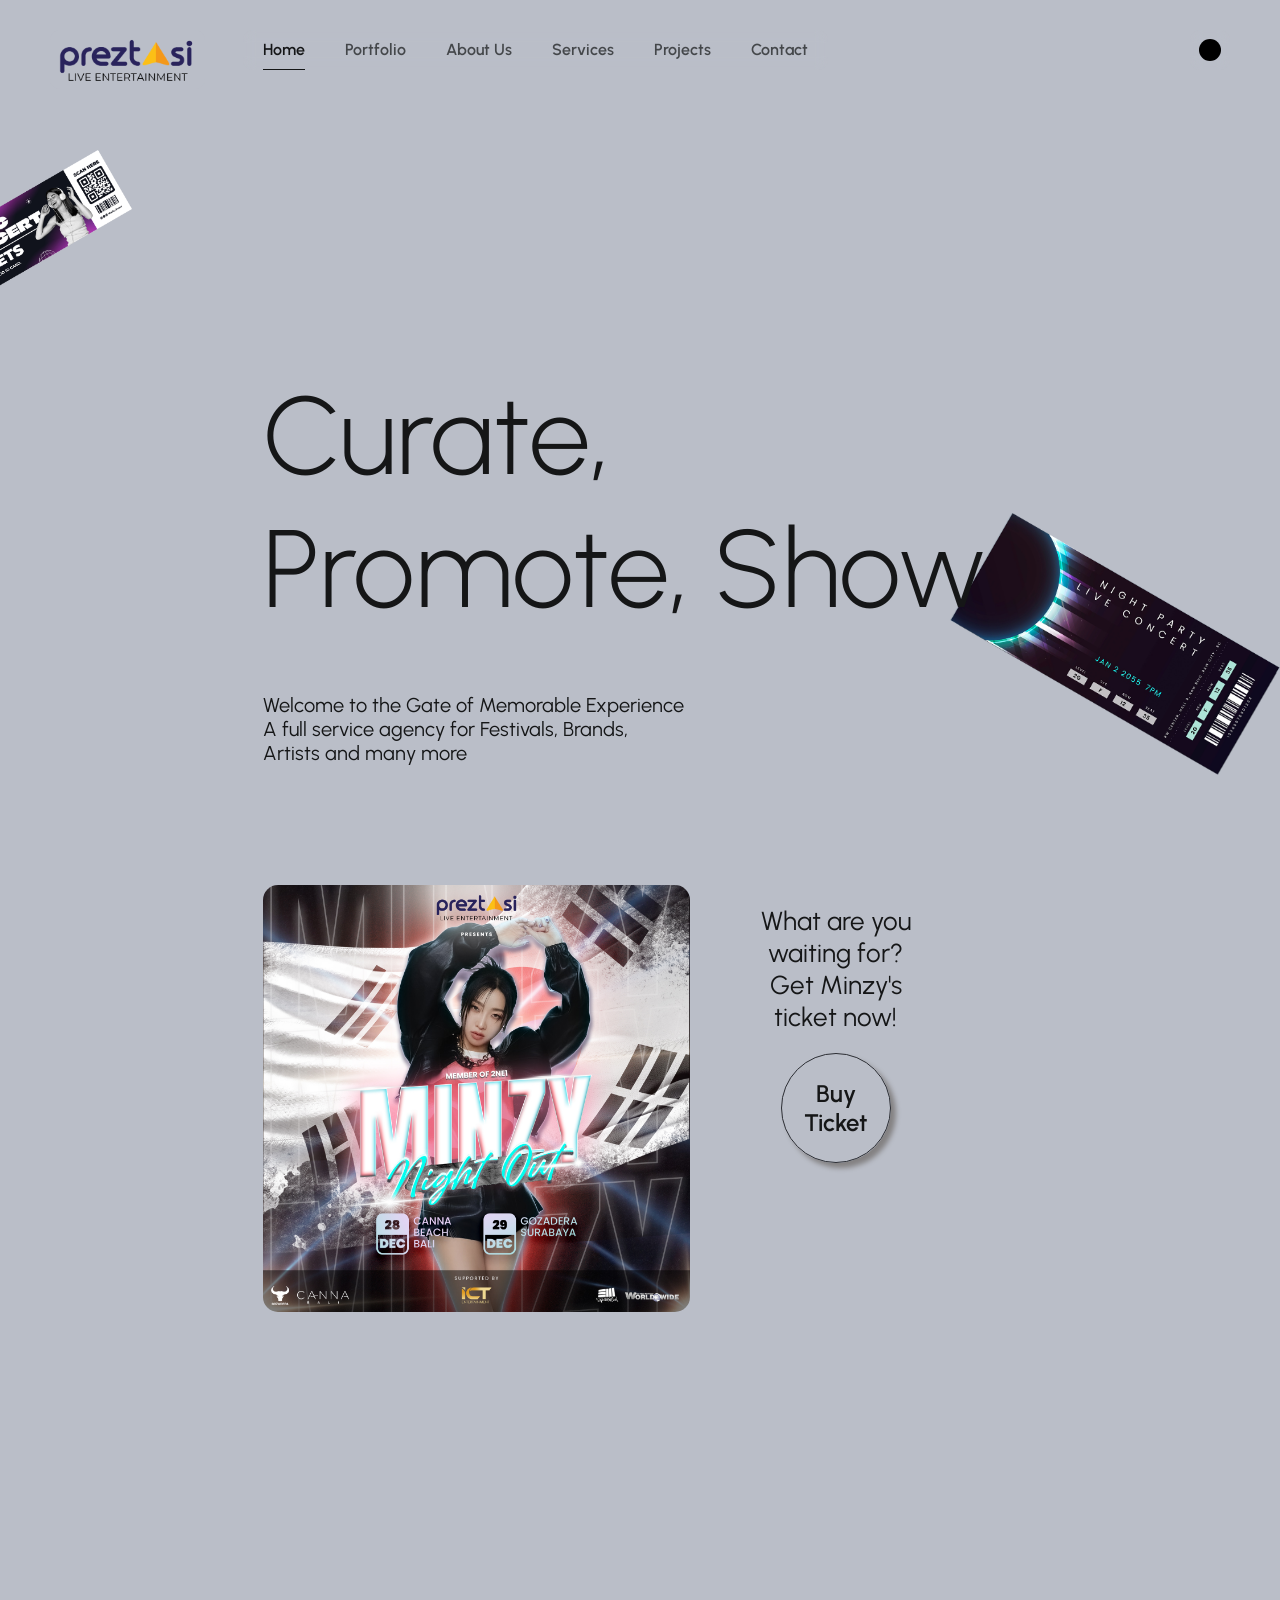
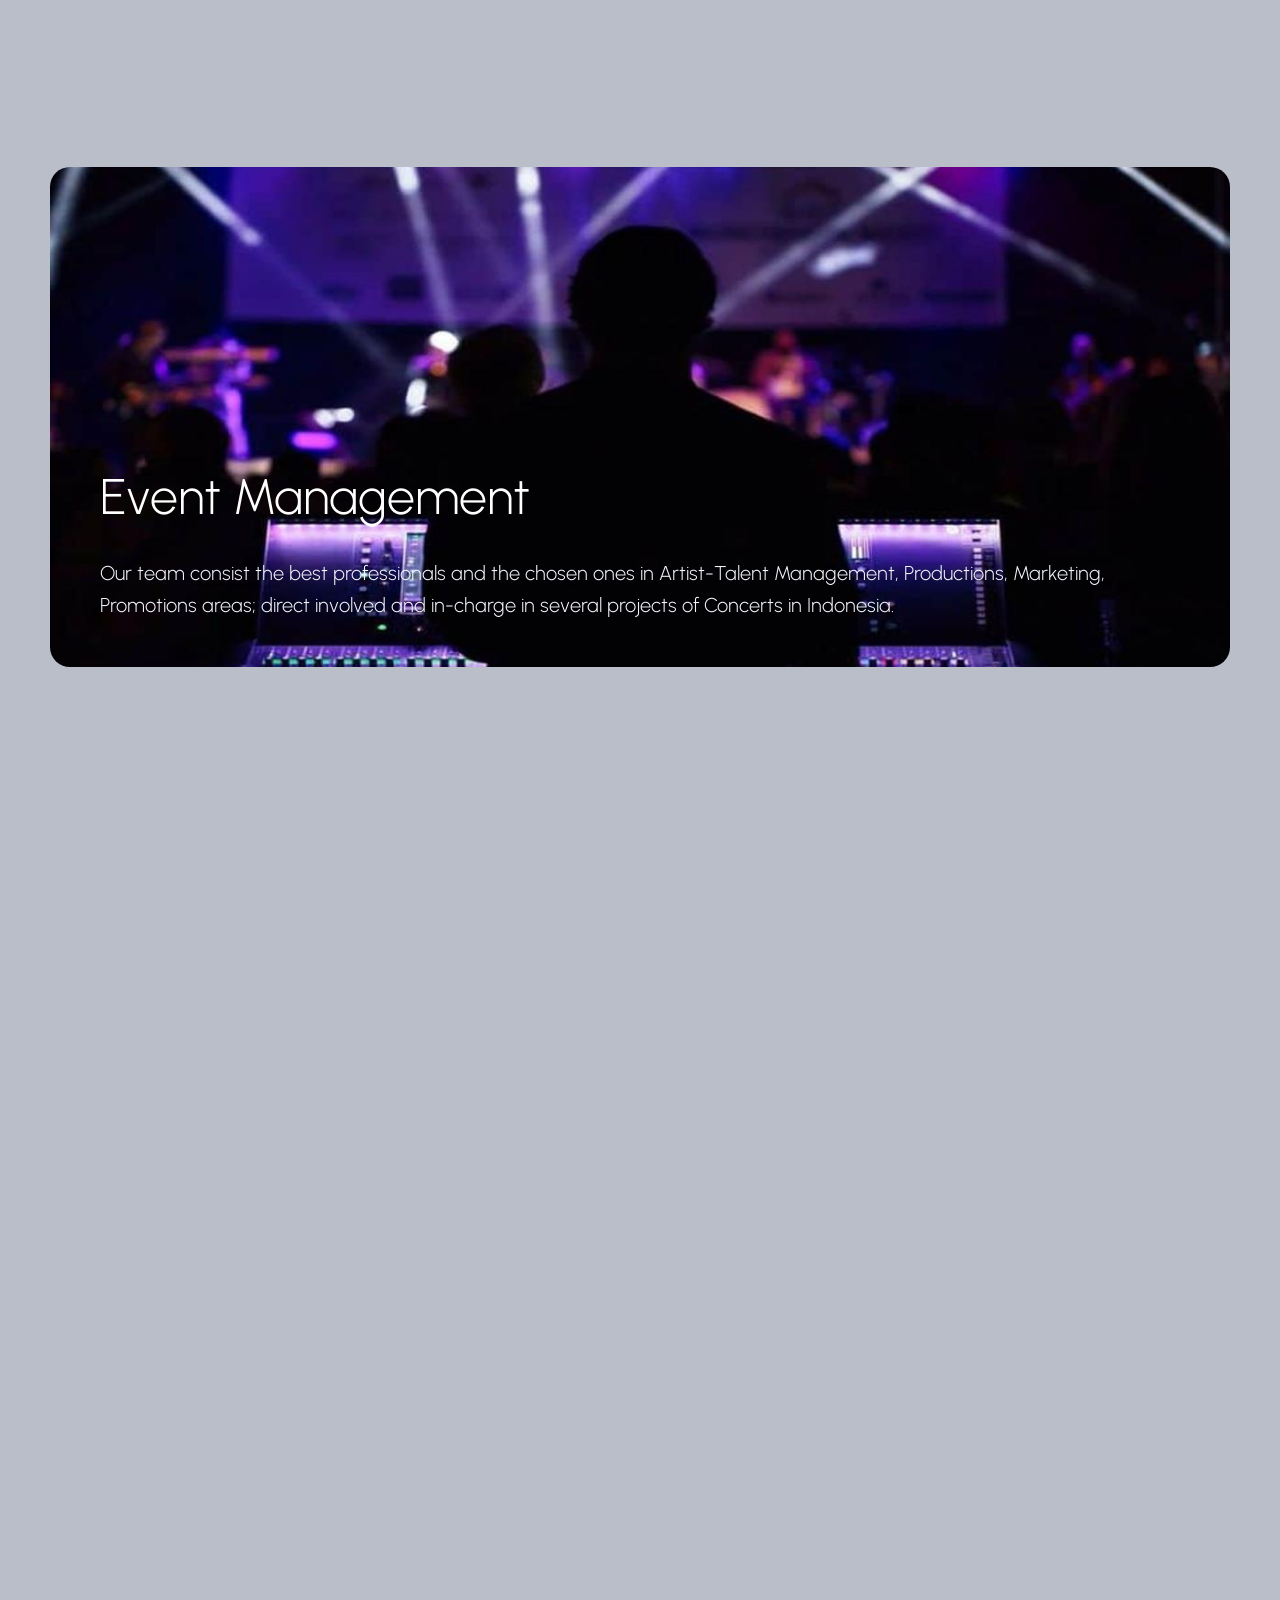
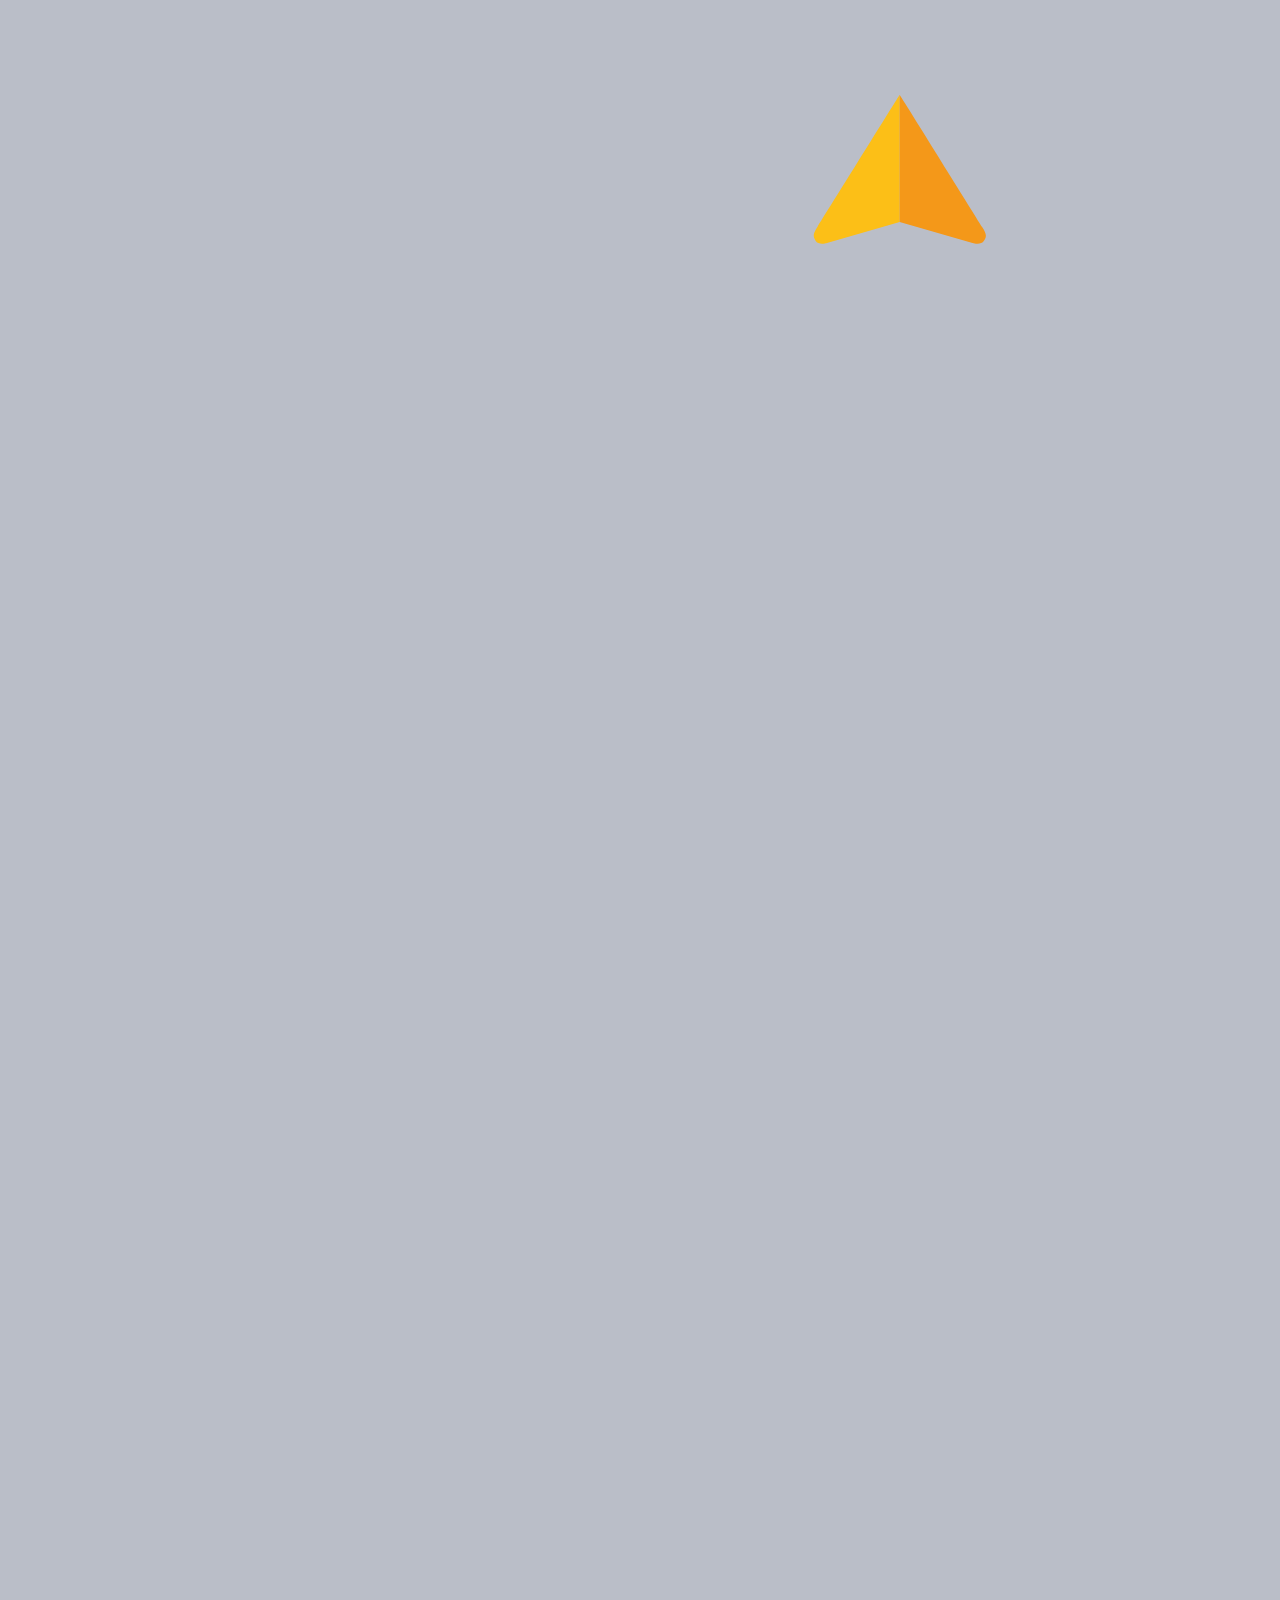
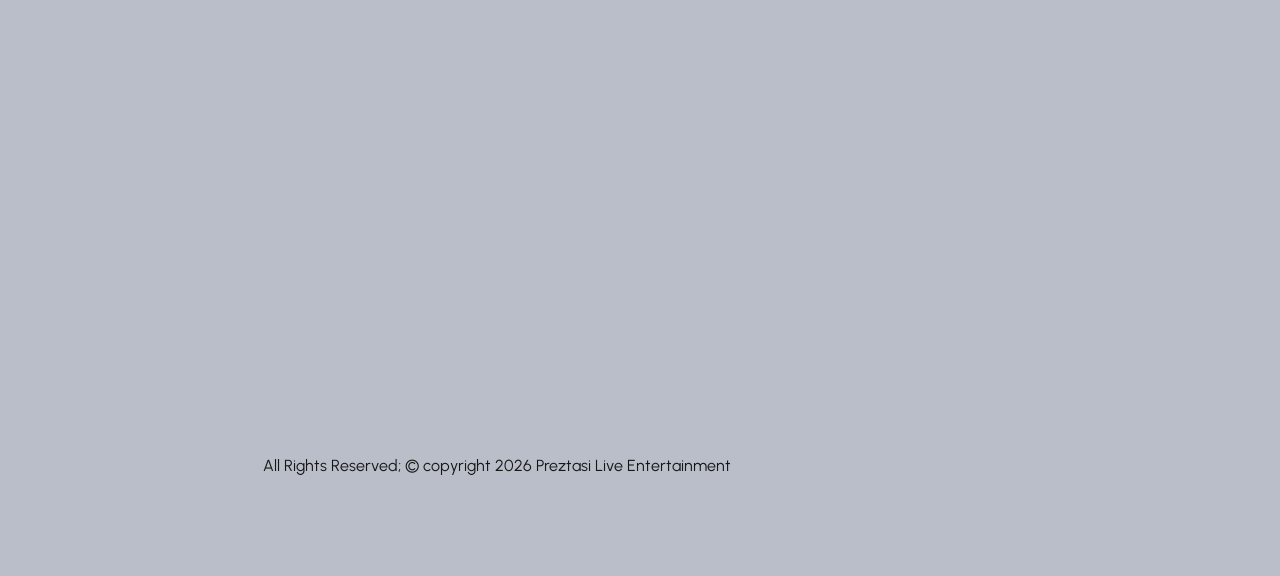
==== index.html @ 94340b1e "initial commit" ====
<!DOCTYPE html>
<html lang="en" dir="ltr">
  <meta http-equiv="content-type" content="text/html;charset=utf-8" />
  <head>
    <meta charset="UTF-8" />

    <!-- Page Title -->
    <title>Preztasi Live</title>

    <!-- Meta Tags -->
    <meta
      name="description"
      content="Preztasi - Entertainment Event Management company"
    />
    <meta
      name="keywords"
      content="entertainment, event management, event planning, gathering, music concerts"
    />
    <meta
      property="og:image"
      content="https://www.preztalive.com/img/og-image.jpg"
    />

    <!-- Viewport Meta-->
    <meta http-equiv="X-UA-Compatible" content="IE=edge" />
    <meta
      name="viewport"
      content="width=device-width, initial-scale=1, maximum-scale=1"
    />

    <!-- Template Favicon & Icons Start -->
    <link rel="icon" href="img/favicon/favicon.ico" sizes="any" />
    <link rel="apple-touch-icon" href="img/favicon/apple-touch-icon.png" />
    <link rel="manifest" href="img/favicon/manifest.webmanifest" />
    <!-- Template Favicon & Icons End -->

    <!-- Facebook Metadata Start -->
    <meta property="og:image:height" content="1200" />
    <meta property="og:image:width" content="1200" />
    <meta property="og:title" content="Preztasi Live" />
    <meta
      property="og:description"
      content="Preztasi - Entertainment Event Management company"
    />
    <meta property="og:url" content="https://preztasilive.com" />
    <meta property="og:image" content="img/og-image.jpg" />
    <!-- Facebook Metadata End -->

    <!-- Template Styles Start -->
    <link rel="stylesheet" type="text/css" href="css/loaders/loader.css" />
    <link rel="stylesheet" type="text/css" href="css/plugins.css" />
    <link rel="stylesheet" type="text/css" href="css/main.css" />
    <!-- Template Styles End -->

    <!-- Custom Browser Color Start -->
    <meta
      name="theme-color"
      media="(prefers-color-scheme: light)"
      content="#BABEC8"
    />
    <meta
      name="theme-color"
      media="(prefers-color-scheme: dark)"
      content="#141414"
    />
    <meta name="msapplication-navbutton-color" content="#141414" />
    <meta name="apple-mobile-web-app-capable" content="yes" />
    <meta
      name="apple-mobile-web-app-status-bar-style"
      content="black-translucent"
    />
    <!-- Custom Browser Color End -->

    <!-- Additional Style -->
    <style>
      sup {
        font-size: smaller;
        vertical-align: super;
      }
      .logo-live img {
        width: 155px;
        background-color: rgba(186, 190, 200, 1);
      }
      .button-3d {
        margin: auto;
        position: relative;
        box-shadow: 5px 5px 5px #848283;
        transition: all 0.3s ease;
      }
      .button-3d:hover {
        box-shadow: 0px 2px 20px #6f6e6e;
        top: 3px;
      }
      .button-3d:active {
        box-shadow: none;
        top: 5px;
      }
      .cards-image-01 {
        width: 200px;
        padding: 20px;
      }
    </style>
    <!-- Additional Style End-->
  </head>

  <body>
    <!-- Loader Start -->
    <div id="loader" class="loader">
      <div class="loader__wrapper">
        <div class="loader__content">
          <div class="loader__count">
            <span class="count__text">0</span>
            <span class="count__percent">%</span>
          </div>
        </div>
      </div>
    </div>
    <!-- Loader End -->

    <!-- Header Start -->
    <header
      id="header"
      class="header d-flex justify-content-center loading__fade"
    >
      <!-- Navigation Menu Start -->
      <div class="header__navigation d-flex justify-content-start">
        <nav id="menu" class="menu">
          <ul class="menu__list d-flex justify-content-start">
            <li class="menu__item">
              <a class="menu__link btn" href="#home">
                <span class="menu__caption">Home</span>
                <i class="ph ph-house-simple"></i>
              </a>
            </li>
            <li class="menu__item">
              <a class="menu__link btn" href="#portfolio">
                <span class="menu__caption">Portfolio</span>
                <i class="ph ph-squares-four"></i>
              </a>
            </li>
            <li class="menu__item">
              <a class="menu__link btn" href="#about">
                <span class="menu__caption">About Us</span>
                <i class="ph ph-users"></i>
              </a>
            </li>
            <li class="menu__item">
              <a class="menu__link btn" href="#services">
                <span class="menu__caption">Services</span>
                <i class="ph ph-sticker"></i>
              </a>
            </li>
            <li class="menu__item">
              <a class="menu__link btn" href="#projects">
                <span class="menu__caption">Projects</span>
                <i class="ph ph-article"></i>
              </a>
            </li>
            <li class="menu__item">
              <a class="menu__link btn" href="#contact">
                <span class="menu__caption">Contact</span>
                <i class="ph ph-envelope"></i>
              </a>
            </li>
          </ul>
        </nav>
      </div>
      <!-- Navigation Menu End -->
    </header>
    <!-- Header End -->

    <!-- Fixed Logo Start -->
    <div class="logo loading__fade logo-live">
      <a href="#home" class="logo__link">
        <!-- logo icon -->
        <img src="img/logo-live.png" alt="logo" />
        <!-- logo text -->
        <!-- <span class="logo-text">Preztasi</span> -->
      </a>
    </div>
    <!-- Fixed Logo End -->

    <!-- Fixed Color Switch Start -->
    <div class="color loading__fade">
      <button
        id="color-switcher"
        class="color-switcher"
        type="button"
        role="switch"
        aria-label="light/dark mode"
        aria-checked="true"
      ></button>
    </div>
    <!-- Fixed Color Switch End -->

    <!-- Page Content Start -->
    <main id="page-content" class="page-content">
      <!-- Main Section Start -->
      <section id="home" class="main home">
        <!-- Main Section Intro Start -->
        <div class="main__intro intro-95-desktop">
          <!-- Intro Background Start -->
          <div class="intro__background intro-bg-02">
            <div class="intro-bg-02__01" data-speed="0.6">
              <img
                src="img/backgrounds/1200x1200_bg03.webp"
                alt="Decorative Image"
              />
            </div>
            <div class="intro-bg-02__02" data-speed="0.8">
              <img
                src="img/backgrounds/1200x1553_bg04.webp"
                alt="Decorative Image"
              />
            </div>
          </div>
          <!-- Intro Background End -->

          <div class="container-fluid p-0 fullheight-desktop">
            <div class="row g-0 fullheight-desktop align-items-xl-stretch">
              <!-- Intro Data Line #1 (if needed) Start -->
              <div class="col-12 col-xl-2"></div>
              <!-- Intro Data Line #1 (if needed) End -->

              <!-- Intro Content Start -->
              <div class="col-12 col-xl-8 fullheight-desktop">
                <!-- Headline Start -->
                <div
                  id="headline"
                  class="headline headline-95-desktop d-flex align-items-start flex-column loading-wrap"
                >
                  <h1 class="headline__title loading__item">
                    Curate, Promote, Show
                  </h1>
                  <p
                    class="headline__subtitle space-top animated-type loading__item"
                  >
                    Welcome to the Gate of Memorable Experience <br />
                    A full service agency for Festivals, Brands, <br />
                    Artists and many more
                  </p>
                </div>
                <!-- Headline End -->
              </div>
              <!-- Intro Content End -->

              <!-- Intro Data Line #2 (if needed) Start -->
              <div class="col-12 col-xl-2"></div>
              <!-- Intro Data Line #2 (if needed) End -->
            </div>
          </div>
        </div>
        <!-- Main Section Intro End -->

        <!-- Main Section Media Start -->
        <div class="main__media media-stack-bottom">
          <div class="container-fluid p-0">
            <div class="row g-0">
              <!-- Media Data Line #1 (if needed) Start -->
              <div class="col-12 col-xl-2"></div>
              <!-- Media Data Line #1 (if needed) End -->

              <!-- Media Content Start -->
              <div class="col-12 col-xl-8">
                <!-- Content Block - About Me Data Start -->
                <div class="content__block grid-block pre-grid-items">
                  <div class="container-fluid p-0">
                    <div class="row g-0">
                      <div
                        class="col-12 col-md-8 col-lg-7 col-xxl-8 grid-item about-descr pre-title"
                      >
                        <img
                          src="img/backgrounds/1080x1080-banner.webp"
                          style="border-radius: 15px"
                        />
                      </div>

                      <div
                        class="col-12 col-md-4 col-xxl-4 grid-item about-info pre-title text-center"
                      >
                        <h4 style="padding: 20px">
                          What are you waiting for? <br />Get Minzy's ticket
                          now!
                        </h4>
                        <a
                          class="btn btn-circle-text hover-circle button-3d"
                          href="https://minzynightout.com"
                          target="_blank"
                        >
                          <!-- <em></em> -->
                          <span class="btn-caption" style="font-size: x-large"
                            >Buy Ticket</span
                          >
                        </a>
                      </div>
                    </div>
                  </div>
                </div>
                <!-- Content Block - About Me Data End -->

                <!-- Content Block - Blockquote Start -->
                <div class="content__block pre-stack">
                  <div class="container-fluid p-0">
                    <div class="row g-0">
                      <div class="col-12">
                        <blockquote
                          class="reveal-type animate-in-up text-center"
                        >
                          Here we must run as fast as we can, just to stay in
                          place. <br />If you wish to go further you must run
                          twice as fast as that.
                        </blockquote>
                      </div>
                    </div>
                  </div>
                </div>

                <!-- Content Block - Blockquote End -->
              </div>
              <!-- Media Content End -->

              <!-- Media Data Line #2 (if needed) Start -->
              <div class="col-12 col-xl-2"></div>
              <!-- Media Data Line #2 (if needed) End -->
            </div>
          </div>
        </div>
        <!-- Main Section Media End -->
      </section>
      <!-- Main Section End -->

      <!-- Inner Section - Portfolio - Start -->
      <section
        id="portfolio"
        class="inner inner-stack-bottom no-padding-top portfolio"
      >
        <div class="inner__wrapper">
          <div class="container-fluid p-0">
            <div class="row g-0">
              <!-- Inner Section Content Start -->
              <div class="col-12">
                <div class="inner__content">
                  <!-- Content Block - Portfolio Stacking Cards Start -->
                  <div class="content__block">
                    <div class="stack-wrapper">
                      <div class="stack-offset solid-block"></div>
                      <div class="portfolio-stack">
                        <!-- portfolio stack single item -->
                        <div class="stack-item">
                          <div
                            data-mfp-src="#"
                            class="portfolio-stack__inner portfolio-item-1 popup-trigger"
                          >
                            <div
                              class="portfolio-stack__descr"
                              style="width: 100%"
                            >
                              <h3 class="portfolio-stack__title light">
                                Event Management
                              </h3>
                              <p
                                class="portfolio-stack__text type-basic-160lh light"
                              >
                                Our team consist the best professionals and the
                                chosen ones in Artist-Talent Management,
                                Productions, Marketing, Promotions areas; direct
                                involved and in-charge in several projects of
                                Concerts in Indonesia.
                              </p>
                            </div>
                          </div>
                        </div>
                      </div>
                    </div>
                  </div>
                  <!-- Content Block - Portfolio Stacking Cards End -->
                </div>
              </div>
              <!-- Inner Section Content End -->
            </div>
          </div>
        </div>
      </section>

      <!-- Inner Section - Portfolio - End -->

      <!-- Inner Section - About - Start -->
      <section id="about" class="inner inner-grid-bottom about">
        <div class="inner__wrapper">
          <div class="container-fluid p-0">
            <div class="row g-0">
              <!-- Inner Section Name Start -->
              <div class="col-12 col-xl-2">
                <div class="inner__name">
                  <!-- Content Block - Section Name Start -->
                  <div class="content__block name-block">
                    <span class="section-name icon-right animate-in-up">
                      <span class="section-name-caption">About Us</span>
                      <i
                        class="ph ph-arrow-down-right"
                        style="font-size: 40px"
                      ></i>
                    </span>
                  </div>
                  <!-- Content Block - Section Name Start -->
                </div>
              </div>
              <!-- Inner Section Name End -->

              <!-- Inner Section Content Start -->
              <div class="col-12 col-xl-8">
                <div class="inner__content">
                  <!-- Content Block - H2 Section Title Start -->
                  <div class="content__block section-text-title">
                    <div class="block__descr">
                      <h2 class="reveal-type animate-in-up">About Us</h2>
                    </div>
                  </div>
                  <!-- Content Block - H2 Section Title End -->

                  <!-- Content Block - About Me Data Start -->
                  <div class="content__block grid-block pre-grid-items">
                    <div class="container-fluid p-0">
                      <div class="row g-0 justify-content-between">
                        <div
                          class="col-12 col-md-8 col-lg-7 col-xxl-8 grid-item about-descr pre-title"
                        >
                          <p
                            class="about-descr__text type-basic-160lh animate-in-up"
                          >
                            PREZTASI Live Entertainment as an
                            <span style="color: green"
                              >Entertainment Event Management</span
                            >
                            company who takes a consultive and innovative
                            approach to design and deliver dynamic brand
                            experiences through live events.
                          </p>
                          <p
                            class="about-descr__text type-basic-160lh animate-in-up"
                          >
                            Event Planning, Concepts and Developments, Marketing
                            Strategy to Production execution for various type of
                            events; Indoors and Outdoors such as Exhibitions,
                            Corporate Events, Launching Events, Press
                            Conference, Gathering, Music Concerts and many more.
                          </p>
                        </div>

                        <div
                          class="col-12 col-md-4 col-xxl-3 grid-item about-info pre-title"
                        >
                          <img src="img/logo-kuning.svg" />
                        </div>
                      </div>
                    </div>
                  </div>
                  <!-- Content Block - About Me Data End -->
                </div>
              </div>
              <!-- Inner Section Content End -->

              <!-- Inner Section Aside Start -->
              <div class="col-12 col-xl-2"></div>
              <!-- Inner Section Aside End -->
            </div>
          </div>
        </div>
      </section>
      <!-- Inner Section - About - End -->

      <!-- Inner Section - Services - Start -->
      <section id="services" class="inner inner-grid-bottom services">
        <div class="inner__wrapper">
          <div class="container-fluid p-0">
            <div class="row g-0">
              <!-- Inner Section Name Start -->
              <div class="col-12 col-xl-2">
                <div class="inner__name">
                  <!-- Content Block - Section Name Start -->
                  <div class="content__block name-block">
                    <span class="section-name icon-right animate-in-up">
                      <span class="section-name-caption">Services</span>
                      <i
                        class="ph ph-arrow-down-right"
                        style="font-size: 40px"
                      ></i>
                    </span>
                  </div>
                  <!-- Content Block - Section Name Start -->
                </div>
              </div>
              <!-- Inner Section Name End -->

              <!-- Inner Section Content Start -->
              <div class="col-12 col-xl-8">
                <div class="inner__content">
                  <!-- Content Block - H2 Section Title Start -->
                  <div class="content__block section-grid-title">
                    <div class="block__descr">
                      <h2 class="reveal-type animate-in-up">Our Services</h2>
                    </div>
                  </div>
                  <!-- Content Block - H2 Section Title End -->

                  <!-- Content Block - Services/Features Cards V2 Block Start -->
                  <div class="content__block grid-block">
                    <div class="container-fluid p-0">
                      <div class="row g-0 align-items-stretch cards">
                        <!-- services cards grid single item -->
                        <div
                          class="col-12 col-md-3 cards__item grid-item animate-card-2"
                        >
                          <div class="cards__card d-flex flex-column">
                            <div
                              class="cards__descr"
                              style="padding-left: 20px; padding-right: 20px"
                            >
                              <h4 class="cards__title animate-in-up">
                                Music <br />Promoter
                              </h4>
                              <!-- <p
                                class="cards__text type-basic-160lh animate-in-up"
                              >
                                Event execution as Music Promotor, Event
                                Coordinator and Tenant Coordinator; in all type
                                of event such as Gathering, Seminars, Launching,
                                Music Concerts, Festival and Bazaar (Indoor and
                                Outdoor)
                              </p> -->
                            </div>
                            <div class="d-flex animate-in-up cards-image-01">
                              <img
                                src="img/icons/s-1.png"
                                alt="Service/Feature Image"
                              />
                            </div>
                          </div>
                        </div>
                        <!-- services grid cards single item -->
                        <div
                          class="col-12 col-md-3 cards__item grid-item animate-card-2"
                        >
                          <div class="cards__card d-flex flex-column">
                            <div
                              class="cards__descr"
                              style="padding-left: 20px; padding-right: 20px"
                            >
                              <h4 class="cards__title animate-in-up">
                                Event Management
                              </h4>
                              <!-- <p
                                class="cards__text type-basic-160lh animate-in-up"
                              >
                                Campaign executions <br />
                                of a product or project, <br />from the creative
                                side, content-making and <br />documentations
                                and also to selected media exposures
                              </p> -->
                            </div>
                            <div class="d-flex animate-in-up cards-image-01">
                              <img
                                src="img/icons/s-2.png"
                                alt="Service/Feature Image"
                              />
                            </div>
                          </div>
                        </div>
                        <!-- services grid cards single item -->
                        <div
                          class="col-12 col-md-3 cards__item grid-item animate-card-2"
                        >
                          <div class="cards__card d-flex flex-column">
                            <div
                              class="cards__descr"
                              style="padding-left: 20px; padding-right: 20px"
                            >
                              <h4 class="cards__title animate-in-up">
                                Talent & Artist Agency
                              </h4>
                              <!-- <p
                                class="cards__text type-basic-160lh animate-in-up"
                              >
                                Lorem ipsum dolor sit amet, consectetur
                                adipiscing elit, sed do eiusmod tempor
                                incididunt ut labore et dolore magna aliqua.
                              </p> -->
                            </div>
                            <div
                              class="cards__image d-flex animate-in-up cards-image-01"
                            >
                              <img
                                src="img/icons/s-3.png"
                                alt="Service/Feature Image"
                              />
                            </div>
                          </div>
                        </div>
                        <!-- services grid cards single item -->
                        <div
                          class="col-12 col-md-3 cards__item grid-item animate-card-2"
                        >
                          <div class="cards__card d-flex flex-column">
                            <div
                              class="cards__descr"
                              style="padding-left: 20px; padding-right: 20px"
                            >
                              <h4 class="cards__title animate-in-up">
                                Creative & PR Agency
                              </h4>
                              <!-- <p
                                class="cards__text type-basic-160lh animate-in-up"
                              >
                                Lorem ipsum dolor sit amet, consectetur
                                adipiscing elit, sed do eiusmod tempor
                                incididunt ut labore et dolore magna aliqua.
                              </p> -->
                            </div>
                            <div
                              class="cards__image d-flex animate-in-up cards-image-01"
                            >
                              <img
                                src="img/icons/s-4.png"
                                alt="Service/Feature Image"
                              />
                            </div>
                          </div>
                        </div>
                      </div>
                    </div>
                  </div>
                  <!-- Content Block - Services/Features Cards V2 Block End -->
                </div>
              </div>
              <!-- Inner Section Content End -->

              <!-- Inner Section Aside Start -->
              <div class="col-12 col-xl-2"></div>
              <!-- Inner Section Aside End -->
            </div>
          </div>
        </div>
      </section>
      <!-- Inner Section - Services - End -->

      <!-- Inner Section - Resume - Start -->
      <section id="projects" class="inner inner-type-bottom resume">
        <div class="inner__wrapper">
          <div class="container-fluid p-0">
            <div class="row g-0">
              <!-- Inner Section Name Start -->
              <div class="col-12 col-xl-2">
                <div class="inner__name">
                  <!-- Content Block - Section Name Start -->
                  <div class="content__block name-block">
                    <span class="section-name icon-right animate-in-up">
                      <span class="section-name-caption">Projects</span>
                      <i
                        class="ph ph-arrow-down-right"
                        style="font-size: 40px"
                      ></i>
                    </span>
                  </div>
                  <!-- Content Block - Section Name Start -->
                </div>
              </div>
              <!-- Inner Section Name End -->

              <!-- Inner Section Content Start -->
              <div class="col-12 col-xl-8">
                <div class="inner__content">
                  <!-- Content Block - H2 Section Title Start -->
                  <div class="content__block section-tagline-title">
                    <div class="block__descr">
                      <h2 class="reveal-type animate-in-up">
                        Incoming Projects
                      </h2>
                    </div>
                  </div>
                  <!-- Content Block - H2 Section Title End -->

                  <!-- Content Block - Testimonials Start -->
                  <div class="content__block">
                    <!-- Section Subtitle Start -->
                    <div class="block__subtitle">
                      <p class="tagline-chapter animate-in-up">
                        Minzy Night Out
                      </p>
                    </div>
                    <!-- Section Subtitle End -->

                    <!-- Testimonials Slider Start -->
                    <div class="testimonials-slider">
                      <!-- slider main container -->
                      <div class="swiper-testimonials">
                        <!-- additional required wrapper -->
                        <div class="swiper-wrapper">
                          <!-- single slide -->
                          <div class="swiper-slide">
                            <div
                              class="testimonials-card animate-in-up"
                              style="height: fit-content"
                            >
                              <div class="container-fluid p-0 fullheight-l">
                                <div
                                  class="row g-0 d-flex align-items-stretch fullheight-l"
                                >
                                  <div
                                    class="col-12 col-lg-6 testimonials-card__tdata"
                                  >
                                    <div
                                      class="testimonials-card__tauthor d-flex"
                                    >
                                      <div
                                        class="tauthor__avatar animate-in-up"
                                      >
                                        <img
                                          src="img/avatars/400x400_t01.webp"
                                          alt="Projects Image"
                                        />
                                      </div>
                                      <div
                                        class="tauthor__info d-flex flex-column justify-content-center"
                                      >
                                        <h4 class="tauthor__name animate-in-up">
                                          Minzy (2NE1)
                                        </h4>
                                        <p
                                          class="tauthor__position small animate-in-up"
                                        >
                                          member of
                                          <a
                                            class="link-small-underline"
                                            href="https://www.youtube.com/@2NE1"
                                            target="_blank"
                                          >
                                            K-POP group 2NE1
                                          </a>
                                        </p>
                                      </div>
                                    </div>
                                    <div
                                      class="testimonials-card__descr animate-in-up"
                                    >
                                      <p class="type-basic-160lh">
                                        Known as one of the Best Dancers in
                                        K-Pop Industry. Having a background as
                                        Hip Hop Dancer and won numerous dance
                                        competitions since she was a kid.
                                        Collect many awards including Mnet Asian
                                        Music Awards dan Golden Disc Awards.
                                      </p>
                                      <div
                                        class="btn-group about-descr__btnholder animate-in-up"
                                      >
                                        <a
                                          class="btn btn-default hover-default button-3d"
                                          href="https://www.minzynightout.com/"
                                          target="_blank"
                                        >
                                          <em></em>
                                          <span class="btn-caption">
                                            Buy Ticket
                                          </span>
                                        </a>
                                      </div>
                                    </div>
                                    <!-- <div
                                      class="testimonials-card__btnholder animate-in-up"
                                    >
                                      <div
                                        class="btn-group about-descr__btnholder animate-in-up"
                                      >
                                        <a
                                          class="btn btn-default hover-default button-3d"
                                          href="https://www.minzynightout.com/"
                                          target="_blank"
                                        >
                                          <em></em>
                                          <span class="btn-caption">
                                            Buy Ticket
                                          </span>
                                        </a>
                                      </div>
                                    </div> -->
                                  </div>
                                  <div
                                    class="col-12 col-lg-6 testimonials-card__timage fullheight-l"
                                  >
                                    <div
                                      class="timage__inner fullheight-l animate-in-up"
                                    >
                                      <img
                                        src="img/projects/1400x1200_t01.webp"
                                        alt="Projects Image"
                                      />
                                    </div>
                                  </div>
                                </div>
                              </div>
                            </div>
                          </div>
                          <!-- single slide -->
                        </div>
                        <!-- navigation buttons -->
                        <div
                          class="swiper-button-prev mxd-slider-btn mxd-slider-btn-square-prev animate-in-up"
                        >
                          <a
                            class="btn btn-line icon-left slide-left"
                            href="#0"
                          >
                            <i class="ph ph-arrow-left"></i>
                            <span class="btn-caption">Prev</span>
                          </a>
                        </div>
                        <div
                          class="swiper-button-next mxd-slider-btn mxd-slider-btn-square-next animate-in-up"
                        >
                          <a
                            class="btn btn-line icon-right slide-right"
                            href="#0"
                          >
                            <span class="btn-caption">Next</span>
                            <i class="ph ph-arrow-right"></i>
                          </a>
                        </div>
                        <!-- pagination -->
                        <div
                          class="swiper-pagination mxd-swiper-pagination-fraction"
                        ></div>
                      </div>
                    </div>
                    <!-- Testimonials Slider End -->
                  </div>
                  <!-- Content Block - Testimonials End -->
                </div>
              </div>
              <!-- Inner Section Content End -->

              <!-- Inner Section Aside Start -->
              <div class="col-12 col-xl-2"></div>
              <!-- Inner Section Aside End -->
            </div>
          </div>
        </div>
      </section>
      <!-- Inner Section - Resume - End -->

      <!-- Inner Section - Contact - Start -->
      <section
        id="contact"
        class="inner contact inner-grid-bottom no-padding-bottom"
      >
        <div class="inner__wrapper">
          <div class="container-fluid p-0">
            <div class="row g-0">
              <!-- Inner Section Name Start -->
              <div class="col-12 col-xl-2">
                <div class="inner__name">
                  <!-- Content Block - Section Name Start -->
                  <div class="content__block name-block">
                    <span class="section-name icon-right animate-in-up">
                      <span class="section-name-caption">Contact</span>
                      <i
                        class="ph ph-arrow-down-right"
                        style="font-size: 40px"
                      ></i>
                    </span>
                  </div>
                  <!-- Content Block - Section Name Start -->
                </div>
              </div>
              <!-- Inner Section Name End -->

              <!-- Inner Section Content Start -->
              <div class="col-12 col-xl-8">
                <div class="inner__content">
                  <!-- Content Block - H2 Section Title Start -->
                  <div class="content__block section-form-title">
                    <div class="block__descr">
                      <h2 class="reveal-type animate-in-up">Contact Us!</h2>
                      <p class="h2__text type-basic-160lh animate-in-up">
                        Want to know more about project? Drop us a line and
                        we'll get back as soon as possible.
                      </p>
                      <p class="h2__text type-basic-160lh animate-in-up">
                        Send email to:
                        <a href="mailto:info@preztasilive.com">
                          info@preztasilive.com
                        </a>
                      </p>
                    </div>
                  </div>
                  <!-- Content Block - H2 Section Title End -->

                  <!-- Content Block - Contact Form Start -->

                  <!-- =================== -->
                  <!-- =================== -->
                  <!-- =================== -->
                  <!-- =================== -->

                  <!-- Content Block - Contact Form End -->

                  <!-- Content Block - Socials Cards Start -->
                  <div class="content__block grid-block">
                    <ul
                      class="socials-cards d-flex justify-content-start flex-wrap"
                    >
                      <!-- socials cards single item -->
                      <li
                        class="socials-cards__item grid-item d-flex animate-card-5"
                      >
                        <a
                          class="socials-cards__link d-flex align-items-center justify-content-center"
                          href="https://www.instagram.com/preztasilive/"
                          target="_blank"
                        >
                          <em></em>
                          <i class="ph ph-instagram-logo"></i>
                        </a>
                      </li>
                      <!-- socials cards single item -->
                      <!-- <li
                        class="socials-cards__item grid-item d-flex animate-card-5"
                      >
                        <a
                          class="socials-cards__link d-flex align-items-center justify-content-center"
                          href="https://www.facebook.com/preztasilive"
                          target="_blank"
                        >
                          <em></em>
                          <i class="ph ph-facebook-logo"></i>
                        </a>
                      </li> -->
                      <!-- socials cards single item -->
                      <li
                        class="socials-cards__item grid-item d-flex animate-card-5"
                      >
                        <a
                          class="socials-cards__link d-flex align-items-center justify-content-center"
                          href="https://www.tiktok.com/@preztasilive"
                          target="_blank"
                        >
                          <em></em>
                          <i class="ph ph-tiktok-logo"></i>
                        </a>
                      </li>
                      <!-- socials cards single item -->
                      <!-- <li
                        class="socials-cards__item grid-item d-flex animate-card-5"
                      >
                        <a
                          class="socials-cards__link d-flex align-items-center justify-content-center"
                          href="https://www.youtube.com/@preztasilive"
                          target="_blank"
                        >
                          <em></em>
                          <i class="ph ph-youtube-logo"></i>
                        </a>
                      </li> -->
                      <!-- socials cards single item -->
                      <!-- <li
                        class="socials-cards__item grid-item d-flex animate-card-5"
                      >
                        <a
                          class="socials-cards__link d-flex align-items-center justify-content-center"
                          href="https://www.x.com/preztasilive"
                          target="_blank"
                        >
                          <em></em>
                          <i class="fa-brands fa-x-twitter"></i>
                        </a>
                      </li> -->
                    </ul>
                  </div>
                  <!-- Content Block - Socials Cards End -->

                  <!-- Footer Start -->
                  <footer class="footer">
                    <div class="container-fluid p-0">
                      <div class="row g-0">
                        <div class="col-12">
                          <!-- Content Block - Footer Email Link Start -->
                          <div class="content__block pre-grid-items">
                            <!-- footer email link -->
                            <div
                              class="footer__link d-flex flex-column flex-md-row justify-content-md-between align-items-md-center"
                            >
                              <div
                                class="footer__text reveal-type animate-in-up"
                              >
                                Got an idea?<br />Tell us!
                              </div>
                              <div class="footer__btn animate-in-up">
                                <a
                                  href="mailto:info@preztasilive.com?subject=Message%20from%20website"
                                  class="btn btn-circle-icon hover-circle button-3d"
                                >
                                  <em></em>
                                  <i class="ph-light ph-arrow-right"></i>
                                </a>
                              </div>
                            </div>
                            <!-- footer divider line -->
                            <div class="footer__divider animate-in-up"></div>
                          </div>

                          <!-- Content Block - Copyright -->
                          <div class="content__block grid-block">
                            <div class="container-fluid p-0 contact-data">
                              <div class="row g-0">
                                <div
                                  class="col-12 contact-data__item grid-item"
                                >
                                  <p
                                    class="contact-data__text small type-basic-160lh"
                                  >
                                    All Rights Reserved; &#169; copyright
                                    <span id="currentYear"></span> Preztasi Live
                                    Entertainment
                                  </p>
                                </div>
                              </div>
                            </div>
                          </div>
                          <!-- Content Block - Copyright -->

                          <!-- Content Block - Footer Email Link End -->
                        </div>
                      </div>
                    </div>
                  </footer>
                  <!-- Footer End -->
                </div>
              </div>
              <!-- Inner Section Content End -->

              <!-- Inner Section Aside Start -->
              <div class="col-12 col-xl-2"></div>
              <!-- Inner Section Aside End -->
            </div>
          </div>
        </div>
      </section>
      <!-- Inner Section - Contact - End -->

      <!-- Main Section End -->
    </main>

    <!-- Bottom Background Images Start -->
    <div class="bottom__background bottom-bg-02">
      <div class="bottom-bg-02__02 animate-card-2">
        <img
          src="img/backgrounds/1200x1553_bg04.webp"
          alt="Template background image"
        />
      </div>
      <div class="bottom-bg-02__01 animate-card-2">
        <img
          src="img/backgrounds/1200x1200_bg05.webp"
          alt="Template background image"
        />
      </div>
    </div>
    <!-- Bottom Background Images End -->

    <!-- Mobile Menu Bottom Placeholder Start -->
    <div class="header-offset"></div>
    <!-- Mobile Menu Bottom Placeholder End -->

    <!-- To Top Button Start -->
    <a href="#0" id="to-top" class="btn btn-to-top slide-up">
      <i class="ph ph-arrow-up"></i>
    </a>
    <!-- To Top Button End -->

    <!-- Root element of PhotoSwipe. Must have class pswp. -->
    <div class="pswp" tabindex="-1" role="dialog" aria-hidden="true">
      <!-- Background of PhotoSwipe.
      It's a separate element, as animating opacity is faster than rgba(). -->
      <div class="pswp__bg"></div>

      <!-- Slides wrapper with overflow:hidden. -->
      <div class="pswp__scroll-wrap">
        <!-- Container that holds slides. PhotoSwipe keeps only 3 slides in DOM to save memory. -->
        <!-- don't modify these 3 pswp__item elements, data is added later on. -->
        <div class="pswp__container">
          <div class="pswp__item"></div>
          <div class="pswp__item"></div>
          <div class="pswp__item"></div>
        </div>

        <!-- Default (PhotoSwipeUI_Default) interface on top of sliding area. Can be changed. -->
        <div class="pswp__ui pswp__ui--hidden">
          <div class="pswp__top-bar">
            <!--  Controls are self-explanatory. Order can be changed. -->

            <div class="pswp__counter"></div>

            <button
              class="pswp__button pswp__button--close link-s"
              title="Close (Esc)"
            ></button>

            <button
              class="pswp__button pswp__button--share link-s"
              title="Share"
            ></button>

            <button
              class="pswp__button pswp__button--fs link-s"
              title="Toggle fullscreen"
            ></button>

            <button
              class="pswp__button pswp__button--zoom link-s"
              title="Zoom in/out"
            ></button>

            <!-- Preloader demo http://codepen.io/dimsemenov/pen/yyBWoR -->
            <!-- element will get class pswp__preloader-active when preloader is running -->
            <div class="pswp__preloader">
              <div class="pswp__preloader__icn">
                <div class="pswp__preloader__cut">
                  <div class="pswp__preloader__donut"></div>
                </div>
              </div>
            </div>
          </div>

          <div
            class="pswp__share-modal pswp__share-modal--hidden pswp__single-tap"
          >
            <div class="pswp__share-tooltip"></div>
          </div>

          <button
            class="pswp__button pswp__button--arrow--left link-s"
            title="Previous (arrow left)"
          ></button>

          <button
            class="pswp__button pswp__button--arrow--right link-s"
            title="Next (arrow right)"
          ></button>

          <div class="pswp__caption">
            <div class="pswp__caption__center"></div>
          </div>
        </div>
      </div>
    </div>

    <!-- Load Scripts Start -->
    <script src="js/libs.min.js"></script>
    <script src="js/gallery-init.js"></script>
    <script src="js/app.js"></script>
    <!-- Load Scripts End -->
    <script>
      document.addEventListener("DOMContentLoaded", function () {
        var currentYear = new Date().getFullYear();
        document.getElementById("currentYear").textContent = currentYear;
      });
    </script>
  </body>
</html>
---- css/loaders/loader.css ----
/*! ------------------------------------------------
 * Project Name: Name: Blayden - Personal Portfolio & Resume HTML Template
 * Project Description: Show yourself brightly with Blayden - clean and creative portfolio and resume template!
 * Tags: mix_design, resume, portfolio, personal page, cv, template, one page, responsive, html5, css3, creative, clean 
 * Version: 1.0.0
 * Build Date: June 2024
 * Last Update: June 2024
 * This product is available exclusively on Themeforest
 * Author: mix_design
 * Author URI: https://themeforest.net/user/mix_design */
/*! File name: loader.css
 * ------------------------------------------------
 *
 * ------------------------------------------------
 * Table of Contents
 * ------------------------------------------------
 *  01. Loader Styles
 * ------------------------------------------------
 * Table of Contents End
 * ------------------------------------------------ */
:root {
  --_size: 1.6rem;
  --_font-default: "Urbanist", sans-serif;
  --_font-accent: "Urbanist", sans-serif;
  --_radius: 2rem;
  --_radius-s: 1rem;
  --_animspeed-fast: 0.1s;
  --_animspeed-medium: 0.3s;
  --_animspeed-slow: 0.6s;
  --_animbezier: cubic-bezier(0.23, 0.65, 0.74, 1.09);
  /* light color scheme */
  --base--light: #BABEC8;
  --base-rgb--light: 186,190,200;
  --base-shade--light: #989ba3;
  --base-tint--light: #d8dde7;
  --stroke-controls--light: #2C2E34;
  --stroke-elements--light: #8F93A1;
  --font-weight-base--light: 400;
  --font-weight-medium--light: 600;
  --t-bright--light: #151617;
  --t-medium--light: #44474a;
  --t-muted--light: #797D83;
  --t-opp-bright--light: #F2F5FC;
  --t-opp-medium--light: #AEB5C5;
  --t-opp-muted--light: #3E4045;
  --neutral-bright--light: #000000;
  /* dark color scheme */
  --base--dark: #141414;
  --base-rgb--dark: 20,20,20;
  --base-shade--dark: #000000;
  --base-tint--dark: #242424;
  --stroke-controls--dark: #F2F5FC;
  --stroke-elements--dark: #535762;
  --font-weight-base--dark: 300;
  --font-weight-medium--dark: 500;
  --t-bright--dark: #F2F5FC;
  --t-medium--dark: #AEB5C5;
  --t-muted--dark: #505258;
  --t-opp-bright--dark: #151617;
  --t-opp-medium--dark: #313437;
  --t-opp-muted--dark: #797D83;
  --neutral-bright--dark: #ffffff;
  /* permanent colors */
  --per-base: #141414;
  --t-per-bright-light: #F2F5FC;
  --t-per-medium-light: #AEB5C5;
  --t-per-muted-light: #3E4045;
  --t-per-bright-dark: #151617;
  --t-per-medium-dark: #313437;
  --t-per-muted-dark: #797D83;
  --per-stroke-controls: #F2F5FC;
  --per-stroke-elements: #8F93A1;
  /* neutral colors */
  --neutral-white: #ffffff;
  --neutral-black: #000000;
  --neutral-gray: #878787;
  --neutral-gray-dark: #404040;
}

/* defaults */
@media (prefers-color-scheme: light) {
  :root {
    --base: var(--base--light);
    --base-rgb: var(--base-rgb--light);
    --base-shade: var(--base-shade--light);
    --base-tint: var(--base-tint--light);
    --stroke-controls: var(--stroke-controls--light);
    --stroke-elements: var(--stroke-elements--light);
    --font-weight-base: var(--font-weight-base--light);
    --font-weight-medium: var(--font-weight-medium--light);
    --t-bright: var(--t-bright--light);
    --t-medium: var(--t-medium--light);
    --t-muted: var(--t-muted--light);
    --t-opp-bright: var(--t-opp-bright--light);
    --t-opp-medium: var(--t-opp-medium--light);
    --t-opp-muted: var(--t-opp-muted--light);
    --neutral-bright: var(--neutral-bright--light);
  }
}
@media (prefers-color-scheme: dark) {
  :root {
    --base: var(--base--dark);
    --base-rgb: var(--base-rgb--dark);
    --base-shade: var(--base-shade--dark);
    --base-tint: var(--base-tint--dark);
    --stroke-controls: var(--stroke-controls--dark);
    --stroke-elements: var(--stroke-elements--dark);
    --font-weight-base: var(--font-weight-base--dark);
    --font-weight-medium: var(--font-weight-medium--dark);
    --t-bright: var(--t-bright--dark);
    --t-medium: var(--t-medium--dark);
    --t-muted: var(--t-muted--dark);
    --t-opp-bright: var(--t-opp-bright--dark);
    --t-opp-medium: var(--t-opp-medium--dark);
    --t-opp-muted: var(--t-opp-muted--dark);
    --neutral-bright: var(--neutral-bright--dark);
  }
}
[color-scheme=light] {
  --base: var(--base--light);
  --base-rgb: var(--base-rgb--light);
  --base-shade: var(--base-shade--light);
  --base-tint: var(--base-tint--light);
  --stroke-controls: var(--stroke-controls--light);
  --stroke-elements: var(--stroke-elements--light);
  --font-weight-base: var(--font-weight-base--light);
  --font-weight-medium: var(--font-weight-medium--light);
  --t-bright: var(--t-bright--light);
  --t-medium: var(--t-medium--light);
  --t-muted: var(--t-muted--light);
  --t-opp-bright: var(--t-opp-bright--light);
  --t-opp-medium: var(--t-opp-medium--light);
  --t-opp-muted: var(--t-opp-muted--light);
  --neutral-bright: var(--neutral-bright--light);
}

[color-scheme=dark] {
  --base: var(--base--dark);
  --base-rgb: var(--base-rgb--dark);
  --base-shade: var(--base-shade--dark);
  --base-tint: var(--base-tint--dark);
  --stroke-controls: var(--stroke-controls--dark);
  --stroke-elements: var(--stroke-elements--dark);
  --font-weight-base: var(--font-weight-base--dark);
  --font-weight-medium: var(--font-weight-medium--dark);
  --t-bright: var(--t-bright--dark);
  --t-medium: var(--t-medium--dark);
  --t-muted: var(--t-muted--dark);
  --t-opp-bright: var(--t-opp-bright--dark);
  --t-opp-medium: var(--t-opp-medium--dark);
  --t-opp-muted: var(--t-opp-muted--dark);
  --neutral-bright: var(--neutral-bright--dark);
}

/* ------------------------------------------------*/
/* Loader Styles Start */
/* ------------------------------------------------*/
.loader {
  position: fixed;
  top: 0;
  right: 0;
  bottom: 0;
  left: 0;
  z-index: 1000;
}
.loader.loaded {
  opacity: 0;
  visibility: hidden;
}

.loader__wrapper {
  position: absolute;
  top: 0;
  width: 100%;
  height: 100%;
  background: var(--base);
  color: var(--t-bright);
  display: -webkit-box;
  display: -moz-box;
  display: -ms-flexbox;
  display: flex;
  -webkit-box-pack: center;
     -moz-box-pack: center;
      -ms-flex-pack: center;
          justify-content: center;
  -webkit-box-align: center;
     -moz-box-align: center;
      -ms-flex-align: center;
          align-items: center;
}

.loader__content {
  position: absolute;
  left: 50%;
  top: 50%;
  bottom: auto;
  right: auto;
  -webkit-transform: translateX(-50%) translateY(-50%);
     -moz-transform: translateX(-50%) translateY(-50%);
      -ms-transform: translateX(-50%) translateY(-50%);
          transform: translateX(-50%) translateY(-50%);
  display: -webkit-box;
  display: -moz-box;
  display: -ms-flexbox;
  display: flex;
  -webkit-box-pack: center;
     -moz-box-pack: center;
      -ms-flex-pack: center;
          justify-content: center;
  width: 100%;
  z-index: 2;
  color: var(--t-bright);
  overflow: hidden;
}

.loader__count {
  display: -webkit-box;
  display: -moz-box;
  display: -ms-flexbox;
  display: flex;
  -webkit-box-pack: end;
     -moz-box-pack: end;
      -ms-flex-pack: end;
          justify-content: end;
  overflow: hidden;
  line-height: 1;
}
.loader__count span {
  display: -webkit-inline-box;
  display: -moz-inline-box;
  display: -ms-inline-flexbox;
  display: inline-flex;
  font: normal var(--font-weight-base) 4.6rem/0.9 var(--_font-accent);
  color: var(--t-bright);
}
@media only screen and (min-width: 768px) {
  .loader__count span {
    font-size: 8rem;
  }
}
@media only screen and (min-width: 1400px) {
  .loader__count span {
    font-size: 10rem;
  }
}

/* ------------------------------------------------*/
/* Loader Styles End */
/* ------------------------------------------------*/
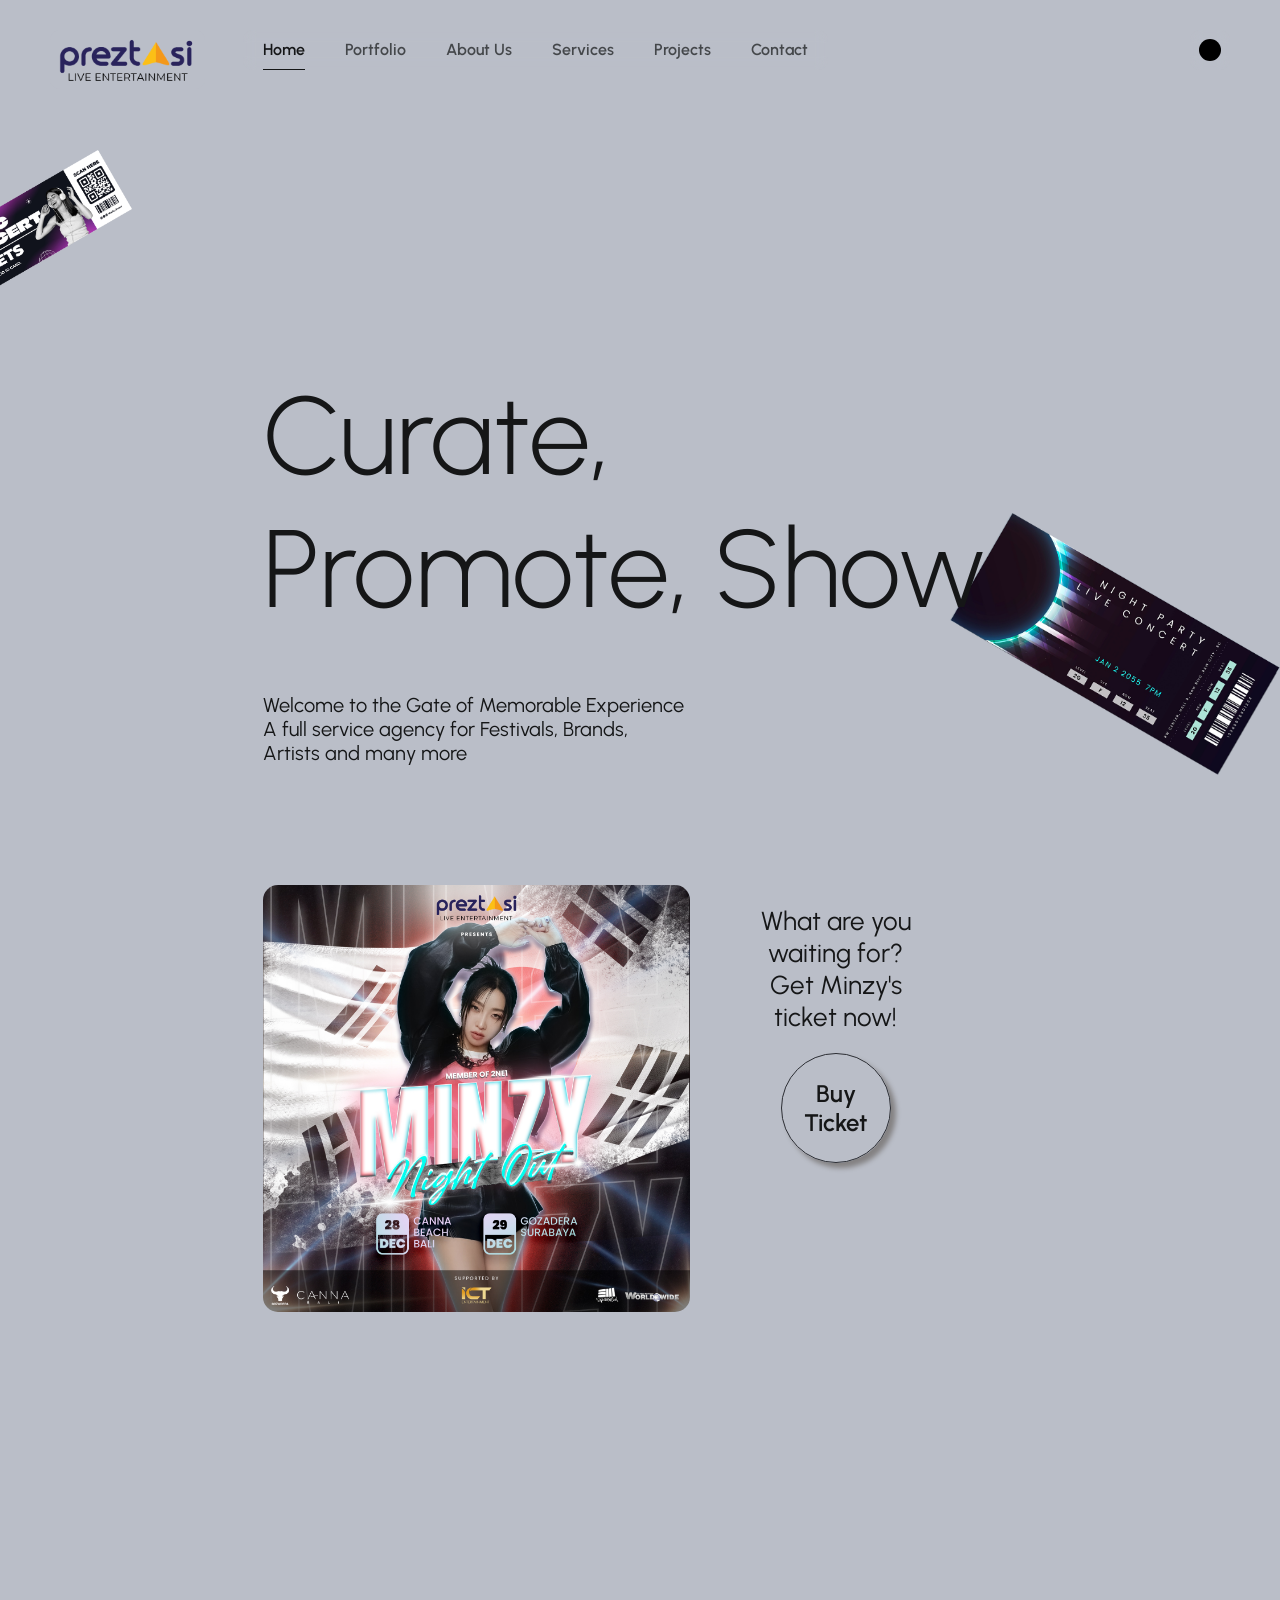
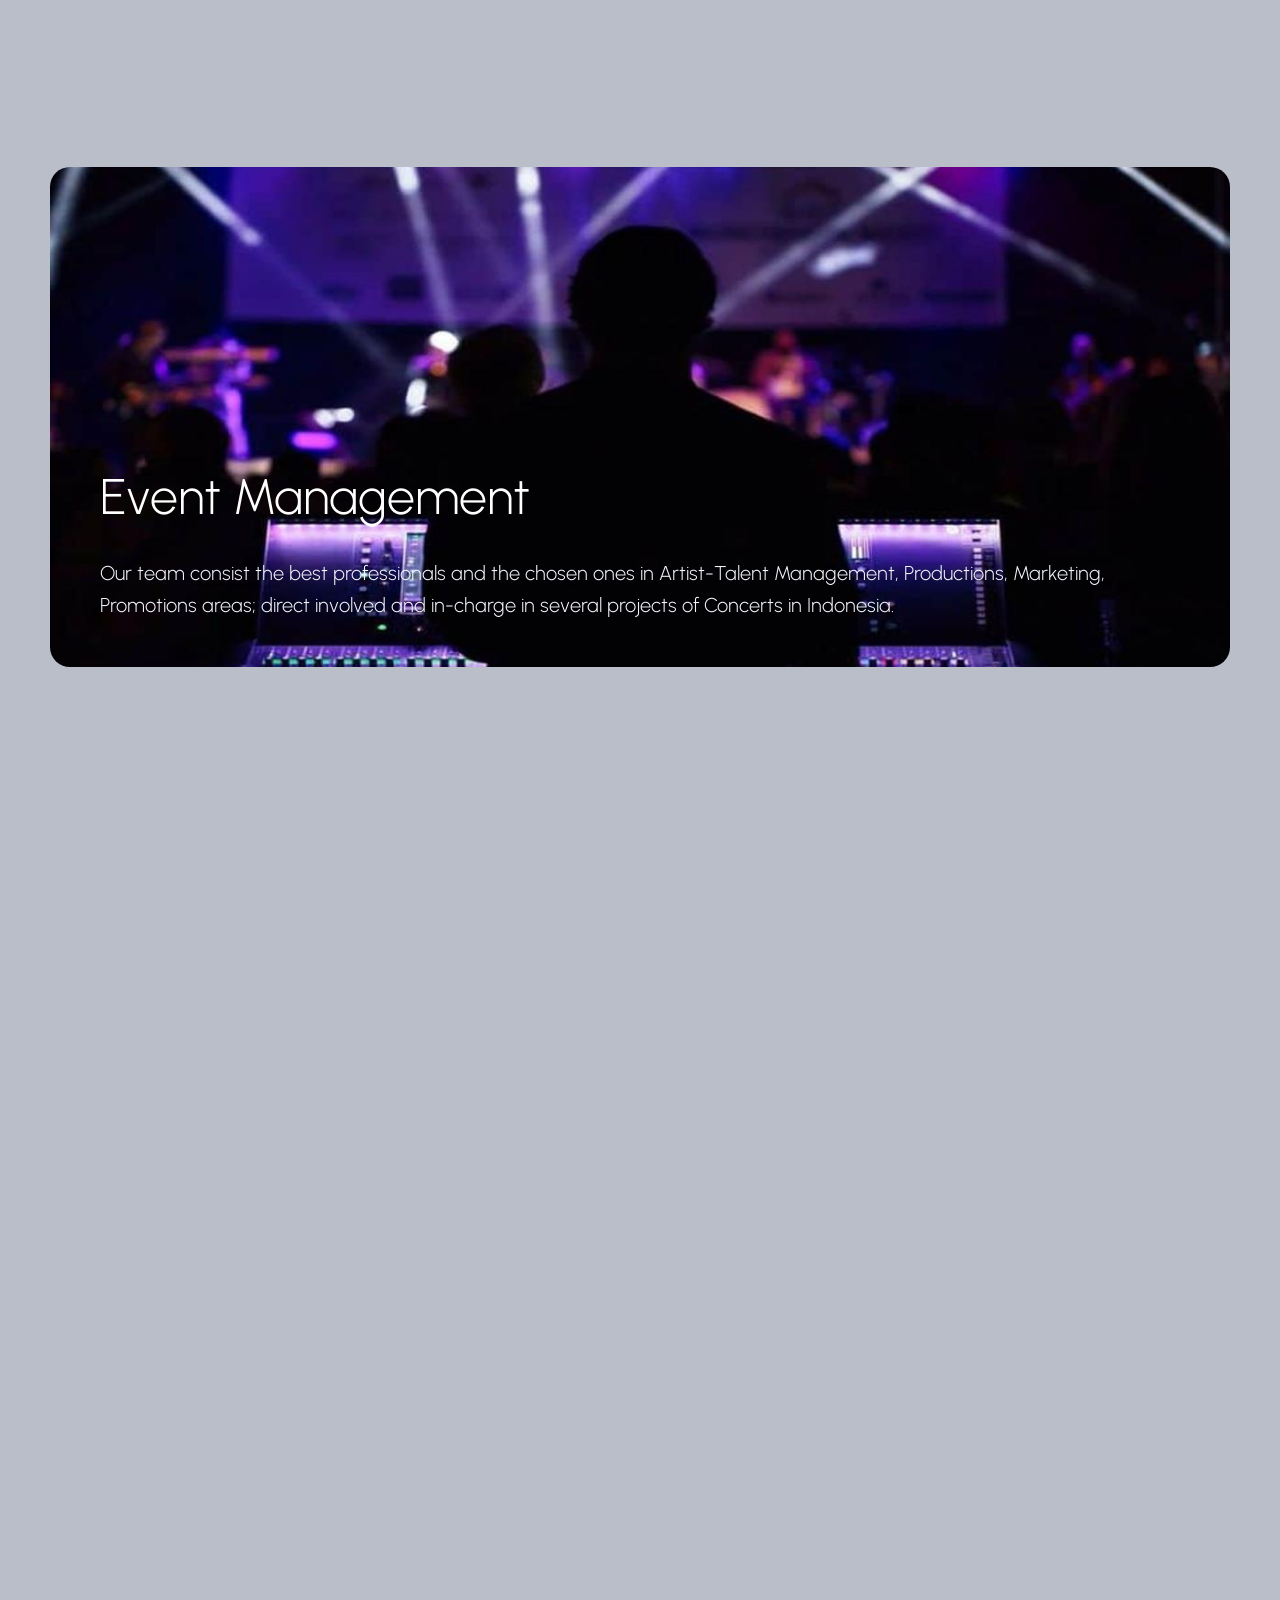
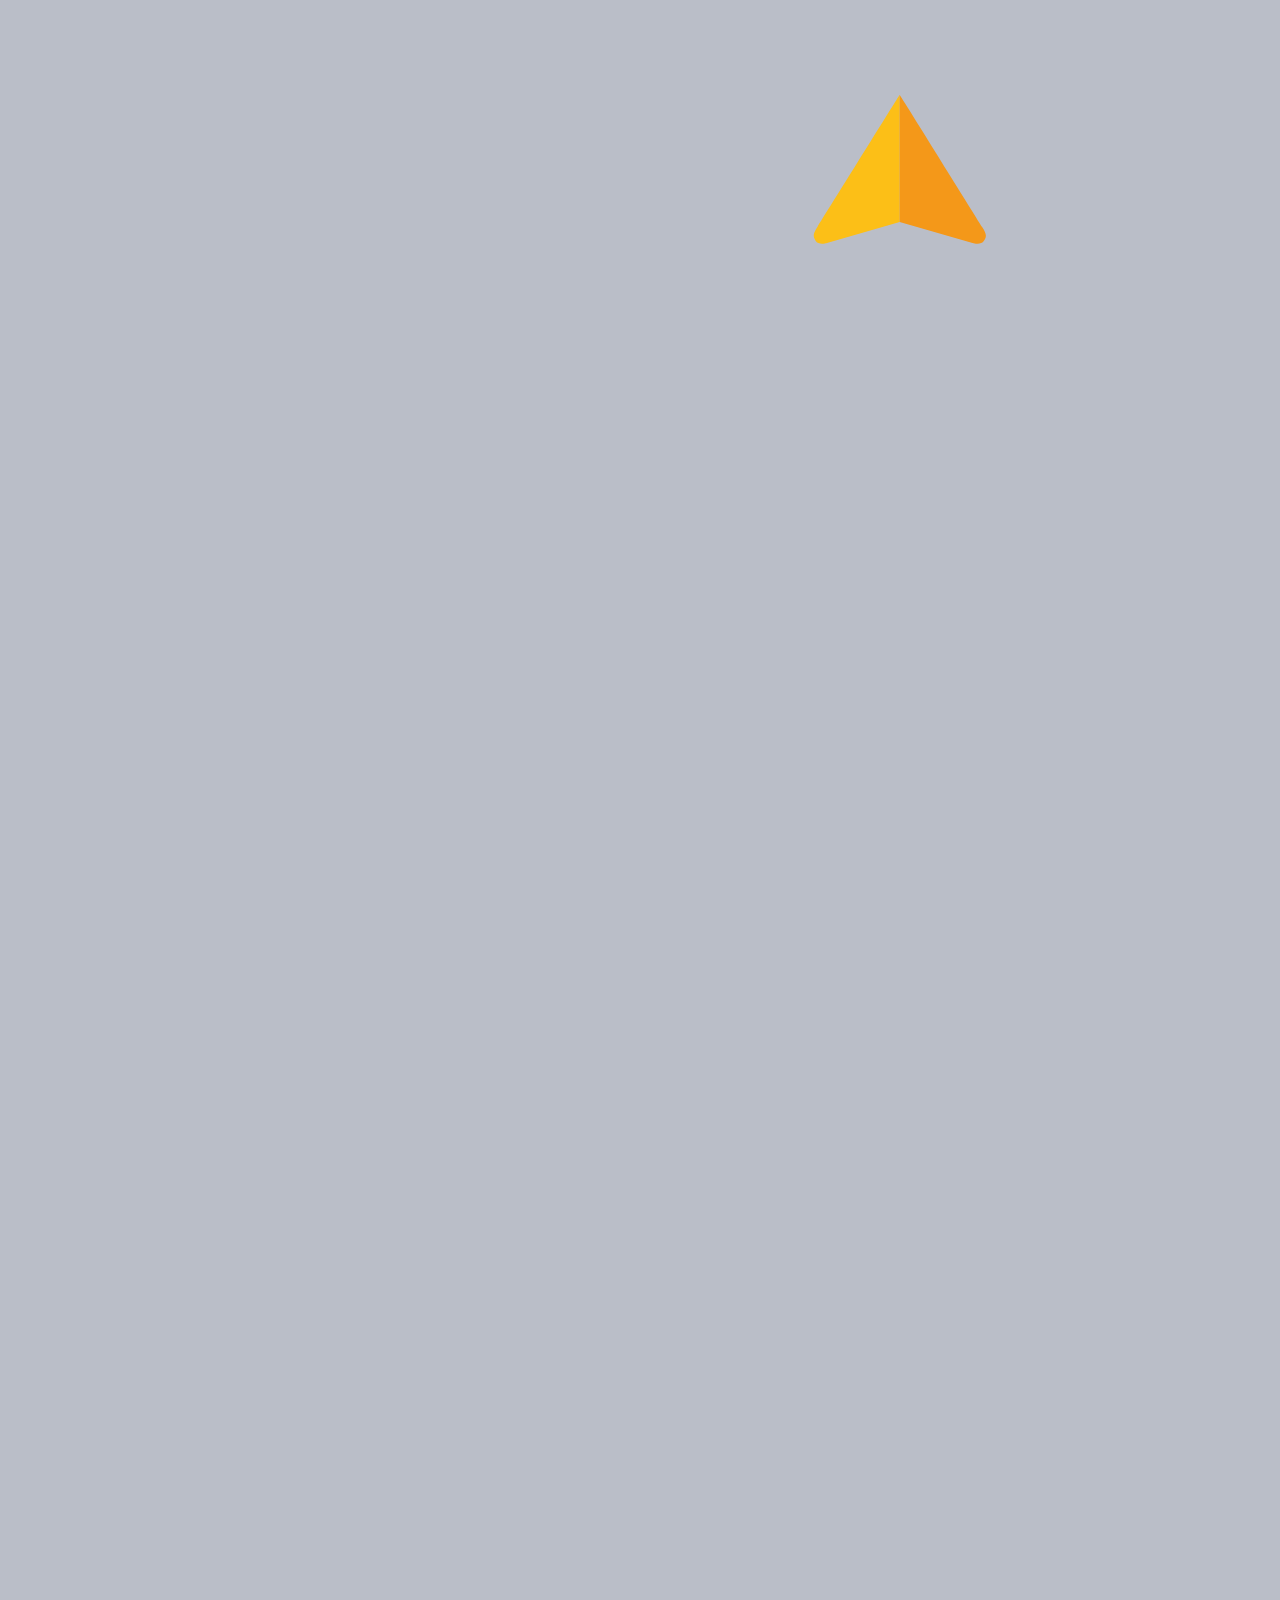
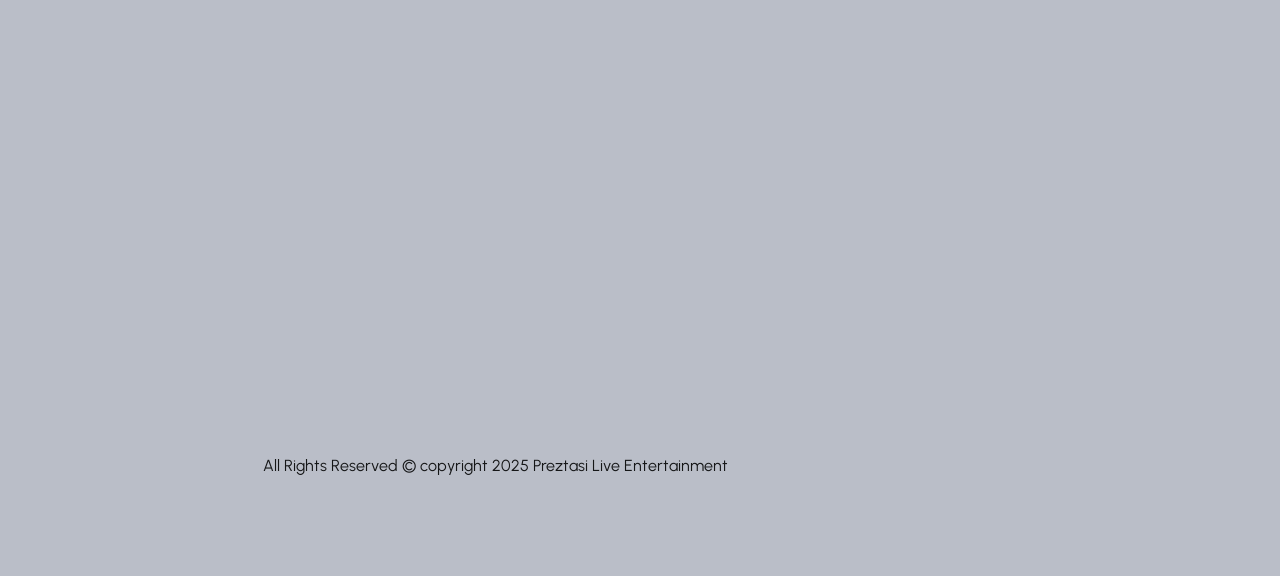
==== commit 58283686: "update year" ====
--- a/index.html
+++ b/index.html
@@ -1,525 +1,439 @@
 <!DOCTYPE html>
 <html lang="en" dir="ltr">
-  <meta http-equiv="content-type" content="text/html;charset=utf-8" />
-  <head>
-    <meta charset="UTF-8" />
-
-    <!-- Page Title -->
-    <title>Preztasi Live</title>
-
-    <!-- Meta Tags -->
-    <meta
-      name="description"
-      content="Preztasi - Entertainment Event Management company"
-    />
-    <meta
-      name="keywords"
-      content="entertainment, event management, event planning, gathering, music concerts"
-    />
-    <meta
-      property="og:image"
-      content="https://www.preztalive.com/img/og-image.jpg"
-    />
-
-    <!-- Viewport Meta-->
-    <meta http-equiv="X-UA-Compatible" content="IE=edge" />
-    <meta
-      name="viewport"
-      content="width=device-width, initial-scale=1, maximum-scale=1"
-    />
-
-    <!-- Template Favicon & Icons Start -->
-    <link rel="icon" href="img/favicon/favicon.ico" sizes="any" />
-    <link rel="apple-touch-icon" href="img/favicon/apple-touch-icon.png" />
-    <link rel="manifest" href="img/favicon/manifest.webmanifest" />
-    <!-- Template Favicon & Icons End -->
-
-    <!-- Facebook Metadata Start -->
-    <meta property="og:image:height" content="1200" />
-    <meta property="og:image:width" content="1200" />
-    <meta property="og:title" content="Preztasi Live" />
-    <meta
-      property="og:description"
-      content="Preztasi - Entertainment Event Management company"
-    />
-    <meta property="og:url" content="https://preztasilive.com" />
-    <meta property="og:image" content="img/og-image.jpg" />
-    <!-- Facebook Metadata End -->
-
-    <!-- Template Styles Start -->
-    <link rel="stylesheet" type="text/css" href="css/loaders/loader.css" />
-    <link rel="stylesheet" type="text/css" href="css/plugins.css" />
-    <link rel="stylesheet" type="text/css" href="css/main.css" />
-    <!-- Template Styles End -->
-
-    <!-- Custom Browser Color Start -->
-    <meta
-      name="theme-color"
-      media="(prefers-color-scheme: light)"
-      content="#BABEC8"
-    />
-    <meta
-      name="theme-color"
-      media="(prefers-color-scheme: dark)"
-      content="#141414"
-    />
-    <meta name="msapplication-navbutton-color" content="#141414" />
-    <meta name="apple-mobile-web-app-capable" content="yes" />
-    <meta
-      name="apple-mobile-web-app-status-bar-style"
-      content="black-translucent"
-    />
-    <!-- Custom Browser Color End -->
-
-    <!-- Additional Style -->
-    <style>
-      sup {
-        font-size: smaller;
-        vertical-align: super;
-      }
-      .logo-live img {
-        width: 155px;
-        background-color: rgba(186, 190, 200, 1);
-      }
-      .button-3d {
-        margin: auto;
-        position: relative;
-        box-shadow: 5px 5px 5px #848283;
-        transition: all 0.3s ease;
-      }
-      .button-3d:hover {
-        box-shadow: 0px 2px 20px #6f6e6e;
-        top: 3px;
-      }
-      .button-3d:active {
-        box-shadow: none;
-        top: 5px;
-      }
-      .cards-image-01 {
-        width: 200px;
-        padding: 20px;
-      }
-    </style>
-    <!-- Additional Style End-->
-  </head>
-
-  <body>
-    <!-- Loader Start -->
-    <div id="loader" class="loader">
-      <div class="loader__wrapper">
-        <div class="loader__content">
-          <div class="loader__count">
-            <span class="count__text">0</span>
-            <span class="count__percent">%</span>
-          </div>
+<meta http-equiv="content-type" content="text/html;charset=utf-8" />
+
+<head>
+  <meta charset="UTF-8" />
+
+  <!-- Page Title -->
+  <title>Preztasi Live</title>
+
+  <!-- Meta Tags -->
+  <meta name="description" content="Preztasi - Entertainment Event Management company" />
+  <meta name="keywords" content="entertainment, event management, event planning, gathering, music concerts" />
+  <meta property="og:image" content="https://www.preztalive.com/img/og-image.jpg" />
+
+  <!-- Viewport Meta-->
+  <meta http-equiv="X-UA-Compatible" content="IE=edge" />
+  <meta name="viewport" content="width=device-width, initial-scale=1, maximum-scale=1" />
+
+  <!-- Template Favicon & Icons Start -->
+  <link rel="icon" href="img/favicon/favicon.ico" sizes="any" />
+  <link rel="apple-touch-icon" href="img/favicon/apple-touch-icon.png" />
+  <link rel="manifest" href="img/favicon/manifest.webmanifest" />
+  <!-- Template Favicon & Icons End -->
+
+  <!-- Facebook Metadata Start -->
+  <meta property="og:image:height" content="1200" />
+  <meta property="og:image:width" content="1200" />
+  <meta property="og:title" content="Preztasi Live" />
+  <meta property="og:description" content="Preztasi - Entertainment Event Management company" />
+  <meta property="og:url" content="https://preztasilive.com" />
+  <meta property="og:image" content="img/og-image.jpg" />
+  <!-- Facebook Metadata End -->
+
+  <!-- Template Styles Start -->
+  <link rel="stylesheet" type="text/css" href="css/loaders/loader.css" />
+  <link rel="stylesheet" type="text/css" href="css/plugins.css" />
+  <link rel="stylesheet" type="text/css" href="css/main.css" />
+  <!-- Template Styles End -->
+
+  <!-- Custom Browser Color Start -->
+  <meta name="theme-color" media="(prefers-color-scheme: light)" content="#BABEC8" />
+  <meta name="theme-color" media="(prefers-color-scheme: dark)" content="#141414" />
+  <meta name="msapplication-navbutton-color" content="#141414" />
+  <meta name="apple-mobile-web-app-capable" content="yes" />
+  <meta name="apple-mobile-web-app-status-bar-style" content="black-translucent" />
+  <!-- Custom Browser Color End -->
+
+  <!-- Additional Style -->
+  <style>
+    sup {
+      font-size: smaller;
+      vertical-align: super;
+    }
+
+    .logo-live img {
+      width: 155px;
+      background-color: rgba(186, 190, 200, 1);
+    }
+
+    .button-3d {
+      margin: auto;
+      position: relative;
+      box-shadow: 5px 5px 5px #848283;
+      transition: all 0.3s ease;
+    }
+
+    .button-3d:hover {
+      box-shadow: 0px 2px 20px #6f6e6e;
+      top: 3px;
+    }
+
+    .button-3d:active {
+      box-shadow: none;
+      top: 5px;
+    }
+
+    .cards-image-01 {
+      width: 200px;
+      padding: 20px;
+    }
+  </style>
+  <!-- Additional Style End-->
+</head>
+
+<body>
+  <!-- Loader Start -->
+  <div id="loader" class="loader">
+    <div class="loader__wrapper">
+      <div class="loader__content">
+        <div class="loader__count">
+          <span class="count__text">0</span>
+          <span class="count__percent">%</span>
         </div>
       </div>
     </div>
-    <!-- Loader End -->
-
-    <!-- Header Start -->
-    <header
-      id="header"
-      class="header d-flex justify-content-center loading__fade"
-    >
-      <!-- Navigation Menu Start -->
-      <div class="header__navigation d-flex justify-content-start">
-        <nav id="menu" class="menu">
-          <ul class="menu__list d-flex justify-content-start">
-            <li class="menu__item">
-              <a class="menu__link btn" href="#home">
-                <span class="menu__caption">Home</span>
-                <i class="ph ph-house-simple"></i>
-              </a>
-            </li>
-            <li class="menu__item">
-              <a class="menu__link btn" href="#portfolio">
-                <span class="menu__caption">Portfolio</span>
-                <i class="ph ph-squares-four"></i>
-              </a>
-            </li>
-            <li class="menu__item">
-              <a class="menu__link btn" href="#about">
-                <span class="menu__caption">About Us</span>
-                <i class="ph ph-users"></i>
-              </a>
-            </li>
-            <li class="menu__item">
-              <a class="menu__link btn" href="#services">
-                <span class="menu__caption">Services</span>
-                <i class="ph ph-sticker"></i>
-              </a>
-            </li>
-            <li class="menu__item">
-              <a class="menu__link btn" href="#projects">
-                <span class="menu__caption">Projects</span>
-                <i class="ph ph-article"></i>
-              </a>
-            </li>
-            <li class="menu__item">
-              <a class="menu__link btn" href="#contact">
-                <span class="menu__caption">Contact</span>
-                <i class="ph ph-envelope"></i>
-              </a>
-            </li>
-          </ul>
-        </nav>
+  </div>
+  <!-- Loader End -->
+
+  <!-- Header Start -->
+  <header id="header" class="header d-flex justify-content-center loading__fade">
+    <!-- Navigation Menu Start -->
+    <div class="header__navigation d-flex justify-content-start">
+      <nav id="menu" class="menu">
+        <ul class="menu__list d-flex justify-content-start">
+          <li class="menu__item">
+            <a class="menu__link btn" href="#home">
+              <span class="menu__caption">Home</span>
+              <i class="ph ph-house-simple"></i>
+            </a>
+          </li>
+          <li class="menu__item">
+            <a class="menu__link btn" href="#portfolio">
+              <span class="menu__caption">Portfolio</span>
+              <i class="ph ph-squares-four"></i>
+            </a>
+          </li>
+          <li class="menu__item">
+            <a class="menu__link btn" href="#about">
+              <span class="menu__caption">About Us</span>
+              <i class="ph ph-users"></i>
+            </a>
+          </li>
+          <li class="menu__item">
+            <a class="menu__link btn" href="#services">
+              <span class="menu__caption">Services</span>
+              <i class="ph ph-sticker"></i>
+            </a>
+          </li>
+          <li class="menu__item">
+            <a class="menu__link btn" href="#projects">
+              <span class="menu__caption">Projects</span>
+              <i class="ph ph-article"></i>
+            </a>
+          </li>
+          <li class="menu__item">
+            <a class="menu__link btn" href="#contact">
+              <span class="menu__caption">Contact</span>
+              <i class="ph ph-envelope"></i>
+            </a>
+          </li>
+        </ul>
+      </nav>
+    </div>
+    <!-- Navigation Menu End -->
+  </header>
+  <!-- Header End -->
+
+  <!-- Fixed Logo Start -->
+  <div class="logo loading__fade logo-live">
+    <a href="#home" class="logo__link">
+      <!-- logo icon -->
+      <img src="img/logo-live.png" alt="logo" />
+      <!-- logo text -->
+      <!-- <span class="logo-text">Preztasi</span> -->
+    </a>
+  </div>
+  <!-- Fixed Logo End -->
+
+  <!-- Fixed Color Switch Start -->
+  <div class="color loading__fade">
+    <button id="color-switcher" class="color-switcher" type="button" role="switch" aria-label="light/dark mode"
+      aria-checked="true"></button>
+  </div>
+  <!-- Fixed Color Switch End -->
+
+  <!-- Page Content Start -->
+  <main id="page-content" class="page-content">
+    <!-- Main Section Start -->
+    <section id="home" class="main home">
+      <!-- Main Section Intro Start -->
+      <div class="main__intro intro-95-desktop">
+        <!-- Intro Background Start -->
+        <div class="intro__background intro-bg-02">
+          <div class="intro-bg-02__01" data-speed="0.6">
+            <img src="img/backgrounds/1200x1200_bg03.webp" alt="Decorative Image" />
+          </div>
+          <div class="intro-bg-02__02" data-speed="0.8">
+            <img src="img/backgrounds/1200x1553_bg04.webp" alt="Decorative Image" />
+          </div>
+        </div>
+        <!-- Intro Background End -->
+
+        <div class="container-fluid p-0 fullheight-desktop">
+          <div class="row g-0 fullheight-desktop align-items-xl-stretch">
+            <!-- Intro Data Line #1 (if needed) Start -->
+            <div class="col-12 col-xl-2"></div>
+            <!-- Intro Data Line #1 (if needed) End -->
+
+            <!-- Intro Content Start -->
+            <div class="col-12 col-xl-8 fullheight-desktop">
+              <!-- Headline Start -->
+              <div id="headline" class="headline headline-95-desktop d-flex align-items-start flex-column loading-wrap">
+                <h1 class="headline__title loading__item">
+                  Curate, Promote, Show
+                </h1>
+                <p class="headline__subtitle space-top animated-type loading__item">
+                  Welcome to the Gate of Memorable Experience <br />
+                  A full service agency for Festivals, Brands, <br />
+                  Artists and many more
+                </p>
+              </div>
+              <!-- Headline End -->
+            </div>
+            <!-- Intro Content End -->
+
+            <!-- Intro Data Line #2 (if needed) Start -->
+            <div class="col-12 col-xl-2"></div>
+            <!-- Intro Data Line #2 (if needed) End -->
+          </div>
+        </div>
       </div>
-      <!-- Navigation Menu End -->
-    </header>
-    <!-- Header End -->
-
-    <!-- Fixed Logo Start -->
-    <div class="logo loading__fade logo-live">
-      <a href="#home" class="logo__link">
-        <!-- logo icon -->
-        <img src="img/logo-live.png" alt="logo" />
-        <!-- logo text -->
-        <!-- <span class="logo-text">Preztasi</span> -->
-      </a>
-    </div>
-    <!-- Fixed Logo End -->
-
-    <!-- Fixed Color Switch Start -->
-    <div class="color loading__fade">
-      <button
-        id="color-switcher"
-        class="color-switcher"
-        type="button"
-        role="switch"
-        aria-label="light/dark mode"
-        aria-checked="true"
-      ></button>
-    </div>
-    <!-- Fixed Color Switch End -->
-
-    <!-- Page Content Start -->
-    <main id="page-content" class="page-content">
-      <!-- Main Section Start -->
-      <section id="home" class="main home">
-        <!-- Main Section Intro Start -->
-        <div class="main__intro intro-95-desktop">
-          <!-- Intro Background Start -->
-          <div class="intro__background intro-bg-02">
-            <div class="intro-bg-02__01" data-speed="0.6">
-              <img
-                src="img/backgrounds/1200x1200_bg03.webp"
-                alt="Decorative Image"
-              />
-            </div>
-            <div class="intro-bg-02__02" data-speed="0.8">
-              <img
-                src="img/backgrounds/1200x1553_bg04.webp"
-                alt="Decorative Image"
-              />
-            </div>
+      <!-- Main Section Intro End -->
+
+      <!-- Main Section Media Start -->
+      <div class="main__media media-stack-bottom">
+        <div class="container-fluid p-0">
+          <div class="row g-0">
+            <!-- Media Data Line #1 (if needed) Start -->
+            <div class="col-12 col-xl-2"></div>
+            <!-- Media Data Line #1 (if needed) End -->
+
+            <!-- Media Content Start -->
+            <div class="col-12 col-xl-8">
+              <!-- Content Block - About Me Data Start -->
+              <div class="content__block grid-block pre-grid-items">
+                <div class="container-fluid p-0">
+                  <div class="row g-0">
+                    <div class="col-12 col-md-8 col-lg-7 col-xxl-8 grid-item about-descr pre-title">
+                      <img src="img/backgrounds/1080x1080-banner.webp" style="border-radius: 15px" />
+                    </div>
+
+                    <div class="col-12 col-md-4 col-xxl-4 grid-item about-info pre-title text-center">
+                      <h4 style="padding: 20px">
+                        What are you waiting for? <br />Get Minzy's ticket
+                        now!
+                      </h4>
+                      <a class="btn btn-circle-text hover-circle button-3d" href="https://minzynightout.com"
+                        target="_blank">
+                        <!-- <em></em> -->
+                        <span class="btn-caption" style="font-size: x-large">Buy Ticket</span>
+                      </a>
+                    </div>
+                  </div>
+                </div>
+              </div>
+              <!-- Content Block - About Me Data End -->
+
+              <!-- Content Block - Blockquote Start -->
+              <div class="content__block pre-stack">
+                <div class="container-fluid p-0">
+                  <div class="row g-0">
+                    <div class="col-12">
+                      <blockquote class="reveal-type animate-in-up text-center">
+                        Here we must run as fast as we can, just to stay in
+                        place. <br />If you wish to go further you must run
+                        twice as fast as that.
+                      </blockquote>
+                    </div>
+                  </div>
+                </div>
+              </div>
+
+              <!-- Content Block - Blockquote End -->
+            </div>
+            <!-- Media Content End -->
+
+            <!-- Media Data Line #2 (if needed) Start -->
+            <div class="col-12 col-xl-2"></div>
+            <!-- Media Data Line #2 (if needed) End -->
           </div>
-          <!-- Intro Background End -->
-
-          <div class="container-fluid p-0 fullheight-desktop">
-            <div class="row g-0 fullheight-desktop align-items-xl-stretch">
-              <!-- Intro Data Line #1 (if needed) Start -->
-              <div class="col-12 col-xl-2"></div>
-              <!-- Intro Data Line #1 (if needed) End -->
-
-              <!-- Intro Content Start -->
-              <div class="col-12 col-xl-8 fullheight-desktop">
-                <!-- Headline Start -->
-                <div
-                  id="headline"
-                  class="headline headline-95-desktop d-flex align-items-start flex-column loading-wrap"
-                >
-                  <h1 class="headline__title loading__item">
-                    Curate, Promote, Show
-                  </h1>
-                  <p
-                    class="headline__subtitle space-top animated-type loading__item"
-                  >
-                    Welcome to the Gate of Memorable Experience <br />
-                    A full service agency for Festivals, Brands, <br />
-                    Artists and many more
-                  </p>
-                </div>
-                <!-- Headline End -->
-              </div>
-              <!-- Intro Content End -->
-
-              <!-- Intro Data Line #2 (if needed) Start -->
-              <div class="col-12 col-xl-2"></div>
-              <!-- Intro Data Line #2 (if needed) End -->
-            </div>
+        </div>
+      </div>
+      <!-- Main Section Media End -->
+    </section>
+    <!-- Main Section End -->
+
+    <!-- Inner Section - Portfolio - Start -->
+    <section id="portfolio" class="inner inner-stack-bottom no-padding-top portfolio">
+      <div class="inner__wrapper">
+        <div class="container-fluid p-0">
+          <div class="row g-0">
+            <!-- Inner Section Content Start -->
+            <div class="col-12">
+              <div class="inner__content">
+                <!-- Content Block - Portfolio Stacking Cards Start -->
+                <div class="content__block">
+                  <div class="stack-wrapper">
+                    <div class="stack-offset solid-block"></div>
+                    <div class="portfolio-stack">
+                      <!-- portfolio stack single item -->
+                      <div class="stack-item">
+                        <div data-mfp-src="#" class="portfolio-stack__inner portfolio-item-1 popup-trigger">
+                          <div class="portfolio-stack__descr" style="width: 100%">
+                            <h3 class="portfolio-stack__title light">
+                              Event Management
+                            </h3>
+                            <p class="portfolio-stack__text type-basic-160lh light">
+                              Our team consist the best professionals and the
+                              chosen ones in Artist-Talent Management,
+                              Productions, Marketing, Promotions areas; direct
+                              involved and in-charge in several projects of
+                              Concerts in Indonesia.
+                            </p>
+                          </div>
+                        </div>
+                      </div>
+                    </div>
+                  </div>
+                </div>
+                <!-- Content Block - Portfolio Stacking Cards End -->
+              </div>
+            </div>
+            <!-- Inner Section Content End -->
           </div>
         </div>
-        <!-- Main Section Intro End -->
-
-        <!-- Main Section Media Start -->
-        <div class="main__media media-stack-bottom">
-          <div class="container-fluid p-0">
-            <div class="row g-0">
-              <!-- Media Data Line #1 (if needed) Start -->
-              <div class="col-12 col-xl-2"></div>
-              <!-- Media Data Line #1 (if needed) End -->
-
-              <!-- Media Content Start -->
-              <div class="col-12 col-xl-8">
+      </div>
+    </section>
+
+    <!-- Inner Section - Portfolio - End -->
+
+    <!-- Inner Section - About - Start -->
+    <section id="about" class="inner inner-grid-bottom about">
+      <div class="inner__wrapper">
+        <div class="container-fluid p-0">
+          <div class="row g-0">
+            <!-- Inner Section Name Start -->
+            <div class="col-12 col-xl-2">
+              <div class="inner__name">
+                <!-- Content Block - Section Name Start -->
+                <div class="content__block name-block">
+                  <span class="section-name icon-right animate-in-up">
+                    <span class="section-name-caption">About Us</span>
+                    <i class="ph ph-arrow-down-right" style="font-size: 40px"></i>
+                  </span>
+                </div>
+                <!-- Content Block - Section Name Start -->
+              </div>
+            </div>
+            <!-- Inner Section Name End -->
+
+            <!-- Inner Section Content Start -->
+            <div class="col-12 col-xl-8">
+              <div class="inner__content">
+                <!-- Content Block - H2 Section Title Start -->
+                <div class="content__block section-text-title">
+                  <div class="block__descr">
+                    <h2 class="reveal-type animate-in-up">About Us</h2>
+                  </div>
+                </div>
+                <!-- Content Block - H2 Section Title End -->
+
                 <!-- Content Block - About Me Data Start -->
                 <div class="content__block grid-block pre-grid-items">
                   <div class="container-fluid p-0">
-                    <div class="row g-0">
-                      <div
-                        class="col-12 col-md-8 col-lg-7 col-xxl-8 grid-item about-descr pre-title"
-                      >
-                        <img
-                          src="img/backgrounds/1080x1080-banner.webp"
-                          style="border-radius: 15px"
-                        />
-                      </div>
-
-                      <div
-                        class="col-12 col-md-4 col-xxl-4 grid-item about-info pre-title text-center"
-                      >
-                        <h4 style="padding: 20px">
-                          What are you waiting for? <br />Get Minzy's ticket
-                          now!
-                        </h4>
-                        <a
-                          class="btn btn-circle-text hover-circle button-3d"
-                          href="https://minzynightout.com"
-                          target="_blank"
-                        >
-                          <!-- <em></em> -->
-                          <span class="btn-caption" style="font-size: x-large"
-                            >Buy Ticket</span
-                          >
-                        </a>
+                    <div class="row g-0 justify-content-between">
+                      <div class="col-12 col-md-8 col-lg-7 col-xxl-8 grid-item about-descr pre-title">
+                        <p class="about-descr__text type-basic-160lh animate-in-up">
+                          PREZTASI Live Entertainment as an
+                          <span style="color: green">Entertainment Event Management</span>
+                          company who takes a consultive and innovative
+                          approach to design and deliver dynamic brand
+                          experiences through live events.
+                        </p>
+                        <p class="about-descr__text type-basic-160lh animate-in-up">
+                          Event Planning, Concepts and Developments, Marketing
+                          Strategy to Production execution for various type of
+                          events; Indoors and Outdoors such as Exhibitions,
+                          Corporate Events, Launching Events, Press
+                          Conference, Gathering, Music Concerts and many more.
+                        </p>
+                      </div>
+
+                      <div class="col-12 col-md-4 col-xxl-3 grid-item about-info pre-title">
+                        <img src="img/logo-kuning.svg" />
                       </div>
                     </div>
                   </div>
                 </div>
                 <!-- Content Block - About Me Data End -->
-
-                <!-- Content Block - Blockquote Start -->
-                <div class="content__block pre-stack">
+              </div>
+            </div>
+            <!-- Inner Section Content End -->
+
+            <!-- Inner Section Aside Start -->
+            <div class="col-12 col-xl-2"></div>
+            <!-- Inner Section Aside End -->
+          </div>
+        </div>
+      </div>
+    </section>
+    <!-- Inner Section - About - End -->
+
+    <!-- Inner Section - Services - Start -->
+    <section id="services" class="inner inner-grid-bottom services">
+      <div class="inner__wrapper">
+        <div class="container-fluid p-0">
+          <div class="row g-0">
+            <!-- Inner Section Name Start -->
+            <div class="col-12 col-xl-2">
+              <div class="inner__name">
+                <!-- Content Block - Section Name Start -->
+                <div class="content__block name-block">
+                  <span class="section-name icon-right animate-in-up">
+                    <span class="section-name-caption">Services</span>
+                    <i class="ph ph-arrow-down-right" style="font-size: 40px"></i>
+                  </span>
+                </div>
+                <!-- Content Block - Section Name Start -->
+              </div>
+            </div>
+            <!-- Inner Section Name End -->
+
+            <!-- Inner Section Content Start -->
+            <div class="col-12 col-xl-8">
+              <div class="inner__content">
+                <!-- Content Block - H2 Section Title Start -->
+                <div class="content__block section-grid-title">
+                  <div class="block__descr">
+                    <h2 class="reveal-type animate-in-up">Our Services</h2>
+                  </div>
+                </div>
+                <!-- Content Block - H2 Section Title End -->
+
+                <!-- Content Block - Services/Features Cards V2 Block Start -->
+                <div class="content__block grid-block">
                   <div class="container-fluid p-0">
-                    <div class="row g-0">
-                      <div class="col-12">
-                        <blockquote
-                          class="reveal-type animate-in-up text-center"
-                        >
-                          Here we must run as fast as we can, just to stay in
-                          place. <br />If you wish to go further you must run
-                          twice as fast as that.
-                        </blockquote>
-                      </div>
-                    </div>
-                  </div>
-                </div>
-
-                <!-- Content Block - Blockquote End -->
-              </div>
-              <!-- Media Content End -->
-
-              <!-- Media Data Line #2 (if needed) Start -->
-              <div class="col-12 col-xl-2"></div>
-              <!-- Media Data Line #2 (if needed) End -->
-            </div>
-          </div>
-        </div>
-        <!-- Main Section Media End -->
-      </section>
-      <!-- Main Section End -->
-
-      <!-- Inner Section - Portfolio - Start -->
-      <section
-        id="portfolio"
-        class="inner inner-stack-bottom no-padding-top portfolio"
-      >
-        <div class="inner__wrapper">
-          <div class="container-fluid p-0">
-            <div class="row g-0">
-              <!-- Inner Section Content Start -->
-              <div class="col-12">
-                <div class="inner__content">
-                  <!-- Content Block - Portfolio Stacking Cards Start -->
-                  <div class="content__block">
-                    <div class="stack-wrapper">
-                      <div class="stack-offset solid-block"></div>
-                      <div class="portfolio-stack">
-                        <!-- portfolio stack single item -->
-                        <div class="stack-item">
-                          <div
-                            data-mfp-src="#"
-                            class="portfolio-stack__inner portfolio-item-1 popup-trigger"
-                          >
-                            <div
-                              class="portfolio-stack__descr"
-                              style="width: 100%"
-                            >
-                              <h3 class="portfolio-stack__title light">
-                                Event Management
-                              </h3>
-                              <p
-                                class="portfolio-stack__text type-basic-160lh light"
-                              >
-                                Our team consist the best professionals and the
-                                chosen ones in Artist-Talent Management,
-                                Productions, Marketing, Promotions areas; direct
-                                involved and in-charge in several projects of
-                                Concerts in Indonesia.
-                              </p>
-                            </div>
-                          </div>
-                        </div>
-                      </div>
-                    </div>
-                  </div>
-                  <!-- Content Block - Portfolio Stacking Cards End -->
-                </div>
-              </div>
-              <!-- Inner Section Content End -->
-            </div>
-          </div>
-        </div>
-      </section>
-
-      <!-- Inner Section - Portfolio - End -->
-
-      <!-- Inner Section - About - Start -->
-      <section id="about" class="inner inner-grid-bottom about">
-        <div class="inner__wrapper">
-          <div class="container-fluid p-0">
-            <div class="row g-0">
-              <!-- Inner Section Name Start -->
-              <div class="col-12 col-xl-2">
-                <div class="inner__name">
-                  <!-- Content Block - Section Name Start -->
-                  <div class="content__block name-block">
-                    <span class="section-name icon-right animate-in-up">
-                      <span class="section-name-caption">About Us</span>
-                      <i
-                        class="ph ph-arrow-down-right"
-                        style="font-size: 40px"
-                      ></i>
-                    </span>
-                  </div>
-                  <!-- Content Block - Section Name Start -->
-                </div>
-              </div>
-              <!-- Inner Section Name End -->
-
-              <!-- Inner Section Content Start -->
-              <div class="col-12 col-xl-8">
-                <div class="inner__content">
-                  <!-- Content Block - H2 Section Title Start -->
-                  <div class="content__block section-text-title">
-                    <div class="block__descr">
-                      <h2 class="reveal-type animate-in-up">About Us</h2>
-                    </div>
-                  </div>
-                  <!-- Content Block - H2 Section Title End -->
-
-                  <!-- Content Block - About Me Data Start -->
-                  <div class="content__block grid-block pre-grid-items">
-                    <div class="container-fluid p-0">
-                      <div class="row g-0 justify-content-between">
-                        <div
-                          class="col-12 col-md-8 col-lg-7 col-xxl-8 grid-item about-descr pre-title"
-                        >
-                          <p
-                            class="about-descr__text type-basic-160lh animate-in-up"
-                          >
-                            PREZTASI Live Entertainment as an
-                            <span style="color: green"
-                              >Entertainment Event Management</span
-                            >
-                            company who takes a consultive and innovative
-                            approach to design and deliver dynamic brand
-                            experiences through live events.
-                          </p>
-                          <p
-                            class="about-descr__text type-basic-160lh animate-in-up"
-                          >
-                            Event Planning, Concepts and Developments, Marketing
-                            Strategy to Production execution for various type of
-                            events; Indoors and Outdoors such as Exhibitions,
-                            Corporate Events, Launching Events, Press
-                            Conference, Gathering, Music Concerts and many more.
-                          </p>
-                        </div>
-
-                        <div
-                          class="col-12 col-md-4 col-xxl-3 grid-item about-info pre-title"
-                        >
-                          <img src="img/logo-kuning.svg" />
-                        </div>
-                      </div>
-                    </div>
-                  </div>
-                  <!-- Content Block - About Me Data End -->
-                </div>
-              </div>
-              <!-- Inner Section Content End -->
-
-              <!-- Inner Section Aside Start -->
-              <div class="col-12 col-xl-2"></div>
-              <!-- Inner Section Aside End -->
-            </div>
-          </div>
-        </div>
-      </section>
-      <!-- Inner Section - About - End -->
-
-      <!-- Inner Section - Services - Start -->
-      <section id="services" class="inner inner-grid-bottom services">
-        <div class="inner__wrapper">
-          <div class="container-fluid p-0">
-            <div class="row g-0">
-              <!-- Inner Section Name Start -->
-              <div class="col-12 col-xl-2">
-                <div class="inner__name">
-                  <!-- Content Block - Section Name Start -->
-                  <div class="content__block name-block">
-                    <span class="section-name icon-right animate-in-up">
-                      <span class="section-name-caption">Services</span>
-                      <i
-                        class="ph ph-arrow-down-right"
-                        style="font-size: 40px"
-                      ></i>
-                    </span>
-                  </div>
-                  <!-- Content Block - Section Name Start -->
-                </div>
-              </div>
-              <!-- Inner Section Name End -->
-
-              <!-- Inner Section Content Start -->
-              <div class="col-12 col-xl-8">
-                <div class="inner__content">
-                  <!-- Content Block - H2 Section Title Start -->
-                  <div class="content__block section-grid-title">
-                    <div class="block__descr">
-                      <h2 class="reveal-type animate-in-up">Our Services</h2>
-                    </div>
-                  </div>
-                  <!-- Content Block - H2 Section Title End -->
-
-                  <!-- Content Block - Services/Features Cards V2 Block Start -->
-                  <div class="content__block grid-block">
-                    <div class="container-fluid p-0">
-                      <div class="row g-0 align-items-stretch cards">
-                        <!-- services cards grid single item -->
-                        <div
-                          class="col-12 col-md-3 cards__item grid-item animate-card-2"
-                        >
-                          <div class="cards__card d-flex flex-column">
-                            <div
-                              class="cards__descr"
-                              style="padding-left: 20px; padding-right: 20px"
-                            >
-                              <h4 class="cards__title animate-in-up">
-                                Music <br />Promoter
-                              </h4>
-                              <!-- <p
+                    <div class="row g-0 align-items-stretch cards">
+                      <!-- services cards grid single item -->
+                      <div class="col-12 col-md-3 cards__item grid-item animate-card-2">
+                        <div class="cards__card d-flex flex-column">
+                          <div class="cards__descr" style="padding-left: 20px; padding-right: 20px">
+                            <h4 class="cards__title animate-in-up">
+                              Music <br />Promoter
+                            </h4>
+                            <!-- <p
                                 class="cards__text type-basic-160lh animate-in-up"
                               >
                                 Event execution as Music Promotor, Event
@@ -528,28 +442,20 @@
                                 Music Concerts, Festival and Bazaar (Indoor and
                                 Outdoor)
                               </p> -->
-                            </div>
-                            <div class="d-flex animate-in-up cards-image-01">
-                              <img
-                                src="img/icons/s-1.png"
-                                alt="Service/Feature Image"
-                              />
-                            </div>
+                          </div>
+                          <div class="d-flex animate-in-up cards-image-01">
+                            <img src="img/icons/s-1.png" alt="Service/Feature Image" />
                           </div>
                         </div>
-                        <!-- services grid cards single item -->
-                        <div
-                          class="col-12 col-md-3 cards__item grid-item animate-card-2"
-                        >
-                          <div class="cards__card d-flex flex-column">
-                            <div
-                              class="cards__descr"
-                              style="padding-left: 20px; padding-right: 20px"
-                            >
-                              <h4 class="cards__title animate-in-up">
-                                Event Management
-                              </h4>
-                              <!-- <p
+                      </div>
+                      <!-- services grid cards single item -->
+                      <div class="col-12 col-md-3 cards__item grid-item animate-card-2">
+                        <div class="cards__card d-flex flex-column">
+                          <div class="cards__descr" style="padding-left: 20px; padding-right: 20px">
+                            <h4 class="cards__title animate-in-up">
+                              Event Management
+                            </h4>
+                            <!-- <p
                                 class="cards__text type-basic-160lh animate-in-up"
                               >
                                 Campaign executions <br />
@@ -557,215 +463,161 @@
                                 side, content-making and <br />documentations
                                 and also to selected media exposures
                               </p> -->
-                            </div>
-                            <div class="d-flex animate-in-up cards-image-01">
-                              <img
-                                src="img/icons/s-2.png"
-                                alt="Service/Feature Image"
-                              />
-                            </div>
+                          </div>
+                          <div class="d-flex animate-in-up cards-image-01">
+                            <img src="img/icons/s-2.png" alt="Service/Feature Image" />
                           </div>
                         </div>
-                        <!-- services grid cards single item -->
-                        <div
-                          class="col-12 col-md-3 cards__item grid-item animate-card-2"
-                        >
-                          <div class="cards__card d-flex flex-column">
-                            <div
-                              class="cards__descr"
-                              style="padding-left: 20px; padding-right: 20px"
-                            >
-                              <h4 class="cards__title animate-in-up">
-                                Talent & Artist Agency
-                              </h4>
-                              <!-- <p
+                      </div>
+                      <!-- services grid cards single item -->
+                      <div class="col-12 col-md-3 cards__item grid-item animate-card-2">
+                        <div class="cards__card d-flex flex-column">
+                          <div class="cards__descr" style="padding-left: 20px; padding-right: 20px">
+                            <h4 class="cards__title animate-in-up">
+                              Talent & Artist Agency
+                            </h4>
+                            <!-- <p
                                 class="cards__text type-basic-160lh animate-in-up"
                               >
                                 Lorem ipsum dolor sit amet, consectetur
                                 adipiscing elit, sed do eiusmod tempor
                                 incididunt ut labore et dolore magna aliqua.
                               </p> -->
-                            </div>
-                            <div
-                              class="cards__image d-flex animate-in-up cards-image-01"
-                            >
-                              <img
-                                src="img/icons/s-3.png"
-                                alt="Service/Feature Image"
-                              />
-                            </div>
+                          </div>
+                          <div class="cards__image d-flex animate-in-up cards-image-01">
+                            <img src="img/icons/s-3.png" alt="Service/Feature Image" />
                           </div>
                         </div>
-                        <!-- services grid cards single item -->
-                        <div
-                          class="col-12 col-md-3 cards__item grid-item animate-card-2"
-                        >
-                          <div class="cards__card d-flex flex-column">
-                            <div
-                              class="cards__descr"
-                              style="padding-left: 20px; padding-right: 20px"
-                            >
-                              <h4 class="cards__title animate-in-up">
-                                Creative & PR Agency
-                              </h4>
-                              <!-- <p
+                      </div>
+                      <!-- services grid cards single item -->
+                      <div class="col-12 col-md-3 cards__item grid-item animate-card-2">
+                        <div class="cards__card d-flex flex-column">
+                          <div class="cards__descr" style="padding-left: 20px; padding-right: 20px">
+                            <h4 class="cards__title animate-in-up">
+                              Creative & PR Agency
+                            </h4>
+                            <!-- <p
                                 class="cards__text type-basic-160lh animate-in-up"
                               >
                                 Lorem ipsum dolor sit amet, consectetur
                                 adipiscing elit, sed do eiusmod tempor
                                 incididunt ut labore et dolore magna aliqua.
                               </p> -->
-                            </div>
-                            <div
-                              class="cards__image d-flex animate-in-up cards-image-01"
-                            >
-                              <img
-                                src="img/icons/s-4.png"
-                                alt="Service/Feature Image"
-                              />
-                            </div>
+                          </div>
+                          <div class="cards__image d-flex animate-in-up cards-image-01">
+                            <img src="img/icons/s-4.png" alt="Service/Feature Image" />
                           </div>
                         </div>
                       </div>
                     </div>
                   </div>
-                  <!-- Content Block - Services/Features Cards V2 Block End -->
-                </div>
-              </div>
-              <!-- Inner Section Content End -->
-
-              <!-- Inner Section Aside Start -->
-              <div class="col-12 col-xl-2"></div>
-              <!-- Inner Section Aside End -->
-            </div>
+                </div>
+                <!-- Content Block - Services/Features Cards V2 Block End -->
+              </div>
+            </div>
+            <!-- Inner Section Content End -->
+
+            <!-- Inner Section Aside Start -->
+            <div class="col-12 col-xl-2"></div>
+            <!-- Inner Section Aside End -->
           </div>
         </div>
-      </section>
-      <!-- Inner Section - Services - End -->
-
-      <!-- Inner Section - Resume - Start -->
-      <section id="projects" class="inner inner-type-bottom resume">
-        <div class="inner__wrapper">
-          <div class="container-fluid p-0">
-            <div class="row g-0">
-              <!-- Inner Section Name Start -->
-              <div class="col-12 col-xl-2">
-                <div class="inner__name">
-                  <!-- Content Block - Section Name Start -->
-                  <div class="content__block name-block">
-                    <span class="section-name icon-right animate-in-up">
-                      <span class="section-name-caption">Projects</span>
-                      <i
-                        class="ph ph-arrow-down-right"
-                        style="font-size: 40px"
-                      ></i>
-                    </span>
-                  </div>
-                  <!-- Content Block - Section Name Start -->
-                </div>
-              </div>
-              <!-- Inner Section Name End -->
-
-              <!-- Inner Section Content Start -->
-              <div class="col-12 col-xl-8">
-                <div class="inner__content">
-                  <!-- Content Block - H2 Section Title Start -->
-                  <div class="content__block section-tagline-title">
-                    <div class="block__descr">
-                      <h2 class="reveal-type animate-in-up">
-                        Incoming Projects
-                      </h2>
-                    </div>
-                  </div>
-                  <!-- Content Block - H2 Section Title End -->
-
-                  <!-- Content Block - Testimonials Start -->
-                  <div class="content__block">
-                    <!-- Section Subtitle Start -->
-                    <div class="block__subtitle">
-                      <p class="tagline-chapter animate-in-up">
-                        Minzy Night Out
-                      </p>
-                    </div>
-                    <!-- Section Subtitle End -->
-
-                    <!-- Testimonials Slider Start -->
-                    <div class="testimonials-slider">
-                      <!-- slider main container -->
-                      <div class="swiper-testimonials">
-                        <!-- additional required wrapper -->
-                        <div class="swiper-wrapper">
-                          <!-- single slide -->
-                          <div class="swiper-slide">
-                            <div
-                              class="testimonials-card animate-in-up"
-                              style="height: fit-content"
-                            >
-                              <div class="container-fluid p-0 fullheight-l">
-                                <div
-                                  class="row g-0 d-flex align-items-stretch fullheight-l"
-                                >
-                                  <div
-                                    class="col-12 col-lg-6 testimonials-card__tdata"
-                                  >
-                                    <div
-                                      class="testimonials-card__tauthor d-flex"
-                                    >
-                                      <div
-                                        class="tauthor__avatar animate-in-up"
-                                      >
-                                        <img
-                                          src="img/avatars/400x400_t01.webp"
-                                          alt="Projects Image"
-                                        />
-                                      </div>
-                                      <div
-                                        class="tauthor__info d-flex flex-column justify-content-center"
-                                      >
-                                        <h4 class="tauthor__name animate-in-up">
-                                          Minzy (2NE1)
-                                        </h4>
-                                        <p
-                                          class="tauthor__position small animate-in-up"
-                                        >
-                                          member of
-                                          <a
-                                            class="link-small-underline"
-                                            href="https://www.youtube.com/@2NE1"
-                                            target="_blank"
-                                          >
-                                            K-POP group 2NE1
-                                          </a>
-                                        </p>
-                                      </div>
+      </div>
+    </section>
+    <!-- Inner Section - Services - End -->
+
+    <!-- Inner Section - Resume - Start -->
+    <section id="projects" class="inner inner-type-bottom resume">
+      <div class="inner__wrapper">
+        <div class="container-fluid p-0">
+          <div class="row g-0">
+            <!-- Inner Section Name Start -->
+            <div class="col-12 col-xl-2">
+              <div class="inner__name">
+                <!-- Content Block - Section Name Start -->
+                <div class="content__block name-block">
+                  <span class="section-name icon-right animate-in-up">
+                    <span class="section-name-caption">Projects</span>
+                    <i class="ph ph-arrow-down-right" style="font-size: 40px"></i>
+                  </span>
+                </div>
+                <!-- Content Block - Section Name Start -->
+              </div>
+            </div>
+            <!-- Inner Section Name End -->
+
+            <!-- Inner Section Content Start -->
+            <div class="col-12 col-xl-8">
+              <div class="inner__content">
+                <!-- Content Block - H2 Section Title Start -->
+                <div class="content__block section-tagline-title">
+                  <div class="block__descr">
+                    <h2 class="reveal-type animate-in-up">
+                      Incoming Projects
+                    </h2>
+                  </div>
+                </div>
+                <!-- Content Block - H2 Section Title End -->
+
+                <!-- Content Block - Testimonials Start -->
+                <div class="content__block">
+                  <!-- Section Subtitle Start -->
+                  <div class="block__subtitle">
+                    <p class="tagline-chapter animate-in-up">
+                      Minzy Night Out
+                    </p>
+                  </div>
+                  <!-- Section Subtitle End -->
+
+                  <!-- Testimonials Slider Start -->
+                  <div class="testimonials-slider">
+                    <!-- slider main container -->
+                    <div class="swiper-testimonials">
+                      <!-- additional required wrapper -->
+                      <div class="swiper-wrapper">
+                        <!-- single slide -->
+                        <div class="swiper-slide">
+                          <div class="testimonials-card animate-in-up" style="height: fit-content">
+                            <div class="container-fluid p-0 fullheight-l">
+                              <div class="row g-0 d-flex align-items-stretch fullheight-l">
+                                <div class="col-12 col-lg-6 testimonials-card__tdata">
+                                  <div class="testimonials-card__tauthor d-flex">
+                                    <div class="tauthor__avatar animate-in-up">
+                                      <img src="img/avatars/400x400_t01.webp" alt="Projects Image" />
                                     </div>
-                                    <div
-                                      class="testimonials-card__descr animate-in-up"
-                                    >
-                                      <p class="type-basic-160lh">
-                                        Known as one of the Best Dancers in
-                                        K-Pop Industry. Having a background as
-                                        Hip Hop Dancer and won numerous dance
-                                        competitions since she was a kid.
-                                        Collect many awards including Mnet Asian
-                                        Music Awards dan Golden Disc Awards.
+                                    <div class="tauthor__info d-flex flex-column justify-content-center">
+                                      <h4 class="tauthor__name animate-in-up">
+                                        Minzy (2NE1)
+                                      </h4>
+                                      <p class="tauthor__position small animate-in-up">
+                                        member of
+                                        <a class="link-small-underline" href="https://www.youtube.com/@2NE1"
+                                          target="_blank">
+                                          K-POP group 2NE1
+                                        </a>
                                       </p>
-                                      <div
-                                        class="btn-group about-descr__btnholder animate-in-up"
-                                      >
-                                        <a
-                                          class="btn btn-default hover-default button-3d"
-                                          href="https://www.minzynightout.com/"
-                                          target="_blank"
-                                        >
-                                          <em></em>
-                                          <span class="btn-caption">
-                                            Buy Ticket
-                                          </span>
-                                        </a>
-                                      </div>
                                     </div>
-                                    <!-- <div
+                                  </div>
+                                  <div class="testimonials-card__descr animate-in-up">
+                                    <p class="type-basic-160lh">
+                                      Known as one of the Best Dancers in
+                                      K-Pop Industry. Having a background as
+                                      Hip Hop Dancer and won numerous dance
+                                      competitions since she was a kid.
+                                      Collect many awards including Mnet Asian
+                                      Music Awards dan Golden Disc Awards.
+                                    </p>
+                                    <div class="btn-group about-descr__btnholder animate-in-up">
+                                      <a class="btn btn-default hover-default button-3d"
+                                        href="https://www.minzynightout.com/" target="_blank">
+                                        <em></em>
+                                        <span class="btn-caption">
+                                          Buy Ticket
+                                        </span>
+                                      </a>
+                                    </div>
+                                  </div>
+                                  <!-- <div
                                       class="testimonials-card__btnholder animate-in-up"
                                     >
                                       <div
@@ -783,146 +635,114 @@
                                         </a>
                                       </div>
                                     </div> -->
-                                  </div>
-                                  <div
-                                    class="col-12 col-lg-6 testimonials-card__timage fullheight-l"
-                                  >
-                                    <div
-                                      class="timage__inner fullheight-l animate-in-up"
-                                    >
-                                      <img
-                                        src="img/projects/1400x1200_t01.webp"
-                                        alt="Projects Image"
-                                      />
-                                    </div>
+                                </div>
+                                <div class="col-12 col-lg-6 testimonials-card__timage fullheight-l">
+                                  <div class="timage__inner fullheight-l animate-in-up">
+                                    <img src="img/projects/1400x1200_t01.webp" alt="Projects Image" />
                                   </div>
                                 </div>
                               </div>
                             </div>
                           </div>
-                          <!-- single slide -->
                         </div>
-                        <!-- navigation buttons -->
-                        <div
-                          class="swiper-button-prev mxd-slider-btn mxd-slider-btn-square-prev animate-in-up"
-                        >
-                          <a
-                            class="btn btn-line icon-left slide-left"
-                            href="#0"
-                          >
-                            <i class="ph ph-arrow-left"></i>
-                            <span class="btn-caption">Prev</span>
-                          </a>
-                        </div>
-                        <div
-                          class="swiper-button-next mxd-slider-btn mxd-slider-btn-square-next animate-in-up"
-                        >
-                          <a
-                            class="btn btn-line icon-right slide-right"
-                            href="#0"
-                          >
-                            <span class="btn-caption">Next</span>
-                            <i class="ph ph-arrow-right"></i>
-                          </a>
-                        </div>
-                        <!-- pagination -->
-                        <div
-                          class="swiper-pagination mxd-swiper-pagination-fraction"
-                        ></div>
-                      </div>
+                        <!-- single slide -->
+                      </div>
+                      <!-- navigation buttons -->
+                      <div class="swiper-button-prev mxd-slider-btn mxd-slider-btn-square-prev animate-in-up">
+                        <a class="btn btn-line icon-left slide-left" href="#0">
+                          <i class="ph ph-arrow-left"></i>
+                          <span class="btn-caption">Prev</span>
+                        </a>
+                      </div>
+                      <div class="swiper-button-next mxd-slider-btn mxd-slider-btn-square-next animate-in-up">
+                        <a class="btn btn-line icon-right slide-right" href="#0">
+                          <span class="btn-caption">Next</span>
+                          <i class="ph ph-arrow-right"></i>
+                        </a>
+                      </div>
+                      <!-- pagination -->
+                      <div class="swiper-pagination mxd-swiper-pagination-fraction"></div>
                     </div>
-                    <!-- Testimonials Slider End -->
-                  </div>
-                  <!-- Content Block - Testimonials End -->
-                </div>
-              </div>
-              <!-- Inner Section Content End -->
-
-              <!-- Inner Section Aside Start -->
-              <div class="col-12 col-xl-2"></div>
-              <!-- Inner Section Aside End -->
-            </div>
+                  </div>
+                  <!-- Testimonials Slider End -->
+                </div>
+                <!-- Content Block - Testimonials End -->
+              </div>
+            </div>
+            <!-- Inner Section Content End -->
+
+            <!-- Inner Section Aside Start -->
+            <div class="col-12 col-xl-2"></div>
+            <!-- Inner Section Aside End -->
           </div>
         </div>
-      </section>
-      <!-- Inner Section - Resume - End -->
-
-      <!-- Inner Section - Contact - Start -->
-      <section
-        id="contact"
-        class="inner contact inner-grid-bottom no-padding-bottom"
-      >
-        <div class="inner__wrapper">
-          <div class="container-fluid p-0">
-            <div class="row g-0">
-              <!-- Inner Section Name Start -->
-              <div class="col-12 col-xl-2">
-                <div class="inner__name">
-                  <!-- Content Block - Section Name Start -->
-                  <div class="content__block name-block">
-                    <span class="section-name icon-right animate-in-up">
-                      <span class="section-name-caption">Contact</span>
-                      <i
-                        class="ph ph-arrow-down-right"
-                        style="font-size: 40px"
-                      ></i>
-                    </span>
-                  </div>
-                  <!-- Content Block - Section Name Start -->
-                </div>
-              </div>
-              <!-- Inner Section Name End -->
-
-              <!-- Inner Section Content Start -->
-              <div class="col-12 col-xl-8">
-                <div class="inner__content">
-                  <!-- Content Block - H2 Section Title Start -->
-                  <div class="content__block section-form-title">
-                    <div class="block__descr">
-                      <h2 class="reveal-type animate-in-up">Contact Us!</h2>
-                      <p class="h2__text type-basic-160lh animate-in-up">
-                        Want to know more about project? Drop us a line and
-                        we'll get back as soon as possible.
-                      </p>
-                      <p class="h2__text type-basic-160lh animate-in-up">
-                        Send email to:
-                        <a href="mailto:info@preztasilive.com">
-                          info@preztasilive.com
-                        </a>
-                      </p>
-                    </div>
-                  </div>
-                  <!-- Content Block - H2 Section Title End -->
-
-                  <!-- Content Block - Contact Form Start -->
-
-                  <!-- =================== -->
-                  <!-- =================== -->
-                  <!-- =================== -->
-                  <!-- =================== -->
-
-                  <!-- Content Block - Contact Form End -->
-
-                  <!-- Content Block - Socials Cards Start -->
-                  <div class="content__block grid-block">
-                    <ul
-                      class="socials-cards d-flex justify-content-start flex-wrap"
-                    >
-                      <!-- socials cards single item -->
-                      <li
-                        class="socials-cards__item grid-item d-flex animate-card-5"
-                      >
-                        <a
-                          class="socials-cards__link d-flex align-items-center justify-content-center"
-                          href="https://www.instagram.com/preztasilive/"
-                          target="_blank"
-                        >
-                          <em></em>
-                          <i class="ph ph-instagram-logo"></i>
-                        </a>
-                      </li>
-                      <!-- socials cards single item -->
-                      <!-- <li
+      </div>
+    </section>
+    <!-- Inner Section - Resume - End -->
+
+    <!-- Inner Section - Contact - Start -->
+    <section id="contact" class="inner contact inner-grid-bottom no-padding-bottom">
+      <div class="inner__wrapper">
+        <div class="container-fluid p-0">
+          <div class="row g-0">
+            <!-- Inner Section Name Start -->
+            <div class="col-12 col-xl-2">
+              <div class="inner__name">
+                <!-- Content Block - Section Name Start -->
+                <div class="content__block name-block">
+                  <span class="section-name icon-right animate-in-up">
+                    <span class="section-name-caption">Contact</span>
+                    <i class="ph ph-arrow-down-right" style="font-size: 40px"></i>
+                  </span>
+                </div>
+                <!-- Content Block - Section Name Start -->
+              </div>
+            </div>
+            <!-- Inner Section Name End -->
+
+            <!-- Inner Section Content Start -->
+            <div class="col-12 col-xl-8">
+              <div class="inner__content">
+                <!-- Content Block - H2 Section Title Start -->
+                <div class="content__block section-form-title">
+                  <div class="block__descr">
+                    <h2 class="reveal-type animate-in-up">Contact Us!</h2>
+                    <p class="h2__text type-basic-160lh animate-in-up">
+                      Want to know more about project? Drop us a line and
+                      we'll get back as soon as possible.
+                    </p>
+                    <p class="h2__text type-basic-160lh animate-in-up">
+                      Send email to:
+                      <a href="mailto:info@preztasilive.com">
+                        info@preztasilive.com
+                      </a>
+                    </p>
+                  </div>
+                </div>
+                <!-- Content Block - H2 Section Title End -->
+
+                <!-- Content Block - Contact Form Start -->
+
+                <!-- =================== -->
+                <!-- =================== -->
+                <!-- =================== -->
+                <!-- =================== -->
+
+                <!-- Content Block - Contact Form End -->
+
+                <!-- Content Block - Socials Cards Start -->
+                <div class="content__block grid-block">
+                  <ul class="socials-cards d-flex justify-content-start flex-wrap">
+                    <!-- socials cards single item -->
+                    <li class="socials-cards__item grid-item d-flex animate-card-5">
+                      <a class="socials-cards__link d-flex align-items-center justify-content-center"
+                        href="https://www.instagram.com/preztasilive/" target="_blank">
+                        <em></em>
+                        <i class="ph ph-instagram-logo"></i>
+                      </a>
+                    </li>
+                    <!-- socials cards single item -->
+                    <!-- <li
                         class="socials-cards__item grid-item d-flex animate-card-5"
                       >
                         <a
@@ -934,21 +754,16 @@
                           <i class="ph ph-facebook-logo"></i>
                         </a>
                       </li> -->
-                      <!-- socials cards single item -->
-                      <li
-                        class="socials-cards__item grid-item d-flex animate-card-5"
-                      >
-                        <a
-                          class="socials-cards__link d-flex align-items-center justify-content-center"
-                          href="https://www.tiktok.com/@preztasilive"
-                          target="_blank"
-                        >
-                          <em></em>
-                          <i class="ph ph-tiktok-logo"></i>
-                        </a>
-                      </li>
-                      <!-- socials cards single item -->
-                      <!-- <li
+                    <!-- socials cards single item -->
+                    <li class="socials-cards__item grid-item d-flex animate-card-5">
+                      <a class="socials-cards__link d-flex align-items-center justify-content-center"
+                        href="https://www.tiktok.com/@preztasilive" target="_blank">
+                        <em></em>
+                        <i class="ph ph-tiktok-logo"></i>
+                      </a>
+                    </li>
+                    <!-- socials cards single item -->
+                    <!-- <li
                         class="socials-cards__item grid-item d-flex animate-card-5"
                       >
                         <a
@@ -960,8 +775,8 @@
                           <i class="ph ph-youtube-logo"></i>
                         </a>
                       </li> -->
-                      <!-- socials cards single item -->
-                      <!-- <li
+                    <!-- socials cards single item -->
+                    <!-- <li
                         class="socials-cards__item grid-item d-flex animate-card-5"
                       >
                         <a
@@ -973,196 +788,163 @@
                           <i class="fa-brands fa-x-twitter"></i>
                         </a>
                       </li> -->
-                    </ul>
-                  </div>
-                  <!-- Content Block - Socials Cards End -->
-
-                  <!-- Footer Start -->
-                  <footer class="footer">
-                    <div class="container-fluid p-0">
-                      <div class="row g-0">
-                        <div class="col-12">
-                          <!-- Content Block - Footer Email Link Start -->
-                          <div class="content__block pre-grid-items">
-                            <!-- footer email link -->
-                            <div
-                              class="footer__link d-flex flex-column flex-md-row justify-content-md-between align-items-md-center"
-                            >
-                              <div
-                                class="footer__text reveal-type animate-in-up"
-                              >
-                                Got an idea?<br />Tell us!
-                              </div>
-                              <div class="footer__btn animate-in-up">
-                                <a
-                                  href="mailto:info@preztasilive.com?subject=Message%20from%20website"
-                                  class="btn btn-circle-icon hover-circle button-3d"
-                                >
-                                  <em></em>
-                                  <i class="ph-light ph-arrow-right"></i>
-                                </a>
+                  </ul>
+                </div>
+                <!-- Content Block - Socials Cards End -->
+
+                <!-- Footer Start -->
+                <footer class="footer">
+                  <div class="container-fluid p-0">
+                    <div class="row g-0">
+                      <div class="col-12">
+                        <!-- Content Block - Footer Email Link Start -->
+                        <div class="content__block pre-grid-items">
+                          <!-- footer email link -->
+                          <div
+                            class="footer__link d-flex flex-column flex-md-row justify-content-md-between align-items-md-center">
+                            <div class="footer__text reveal-type animate-in-up">
+                              Got an idea?<br />Tell us!
+                            </div>
+                            <div class="footer__btn animate-in-up">
+                              <a href="mailto:info@preztasilive.com?subject=Message%20from%20website"
+                                class="btn btn-circle-icon hover-circle button-3d">
+                                <em></em>
+                                <i class="ph-light ph-arrow-right"></i>
+                              </a>
+                            </div>
+                          </div>
+                          <!-- footer divider line -->
+                          <div class="footer__divider animate-in-up"></div>
+                        </div>
+
+                        <!-- Content Block - Copyright -->
+                        <div class="content__block grid-block">
+                          <div class="container-fluid p-0 contact-data">
+                            <div class="row g-0">
+                              <div class="col-12 contact-data__item grid-item">
+                                <p class="contact-data__text small type-basic-160lh">
+                                  All Rights Reserved &#169; copyright
+                                  <!-- <span id="currentYear"></span>  --> 2025
+                                  Preztasi Live
+                                  Entertainment
+                                </p>
                               </div>
                             </div>
-                            <!-- footer divider line -->
-                            <div class="footer__divider animate-in-up"></div>
-                          </div>
-
-                          <!-- Content Block - Copyright -->
-                          <div class="content__block grid-block">
-                            <div class="container-fluid p-0 contact-data">
-                              <div class="row g-0">
-                                <div
-                                  class="col-12 contact-data__item grid-item"
-                                >
-                                  <p
-                                    class="contact-data__text small type-basic-160lh"
-                                  >
-                                    All Rights Reserved; &#169; copyright
-                                    <span id="currentYear"></span> Preztasi Live
-                                    Entertainment
-                                  </p>
-                                </div>
-                              </div>
-                            </div>
-                          </div>
-                          <!-- Content Block - Copyright -->
-
-                          <!-- Content Block - Footer Email Link End -->
+                          </div>
                         </div>
+                        <!-- Content Block - Copyright -->
+
+                        <!-- Content Block - Footer Email Link End -->
                       </div>
                     </div>
-                  </footer>
-                  <!-- Footer End -->
-                </div>
-              </div>
-              <!-- Inner Section Content End -->
-
-              <!-- Inner Section Aside Start -->
-              <div class="col-12 col-xl-2"></div>
-              <!-- Inner Section Aside End -->
-            </div>
+                  </div>
+                </footer>
+                <!-- Footer End -->
+              </div>
+            </div>
+            <!-- Inner Section Content End -->
+
+            <!-- Inner Section Aside Start -->
+            <div class="col-12 col-xl-2"></div>
+            <!-- Inner Section Aside End -->
           </div>
         </div>
-      </section>
-      <!-- Inner Section - Contact - End -->
-
-      <!-- Main Section End -->
-    </main>
-
-    <!-- Bottom Background Images Start -->
-    <div class="bottom__background bottom-bg-02">
-      <div class="bottom-bg-02__02 animate-card-2">
-        <img
-          src="img/backgrounds/1200x1553_bg04.webp"
-          alt="Template background image"
-        />
       </div>
-      <div class="bottom-bg-02__01 animate-card-2">
-        <img
-          src="img/backgrounds/1200x1200_bg05.webp"
-          alt="Template background image"
-        />
+    </section>
+    <!-- Inner Section - Contact - End -->
+
+    <!-- Main Section End -->
+  </main>
+
+  <!-- Bottom Background Images Start -->
+  <div class="bottom__background bottom-bg-02">
+    <div class="bottom-bg-02__02 animate-card-2">
+      <img src="img/backgrounds/1200x1553_bg04.webp" alt="Template background image" />
+    </div>
+    <div class="bottom-bg-02__01 animate-card-2">
+      <img src="img/backgrounds/1200x1200_bg05.webp" alt="Template background image" />
+    </div>
+  </div>
+  <!-- Bottom Background Images End -->
+
+  <!-- Mobile Menu Bottom Placeholder Start -->
+  <div class="header-offset"></div>
+  <!-- Mobile Menu Bottom Placeholder End -->
+
+  <!-- To Top Button Start -->
+  <a href="#0" id="to-top" class="btn btn-to-top slide-up">
+    <i class="ph ph-arrow-up"></i>
+  </a>
+  <!-- To Top Button End -->
+
+  <!-- Root element of PhotoSwipe. Must have class pswp. -->
+  <div class="pswp" tabindex="-1" role="dialog" aria-hidden="true">
+    <!-- Background of PhotoSwipe.
+      It's a separate element, as animating opacity is faster than rgba(). -->
+    <div class="pswp__bg"></div>
+
+    <!-- Slides wrapper with overflow:hidden. -->
+    <div class="pswp__scroll-wrap">
+      <!-- Container that holds slides. PhotoSwipe keeps only 3 slides in DOM to save memory. -->
+      <!-- don't modify these 3 pswp__item elements, data is added later on. -->
+      <div class="pswp__container">
+        <div class="pswp__item"></div>
+        <div class="pswp__item"></div>
+        <div class="pswp__item"></div>
+      </div>
+
+      <!-- Default (PhotoSwipeUI_Default) interface on top of sliding area. Can be changed. -->
+      <div class="pswp__ui pswp__ui--hidden">
+        <div class="pswp__top-bar">
+          <!--  Controls are self-explanatory. Order can be changed. -->
+
+          <div class="pswp__counter"></div>
+
+          <button class="pswp__button pswp__button--close link-s" title="Close (Esc)"></button>
+
+          <button class="pswp__button pswp__button--share link-s" title="Share"></button>
+
+          <button class="pswp__button pswp__button--fs link-s" title="Toggle fullscreen"></button>
+
+          <button class="pswp__button pswp__button--zoom link-s" title="Zoom in/out"></button>
+
+          <!-- Preloader demo http://codepen.io/dimsemenov/pen/yyBWoR -->
+          <!-- element will get class pswp__preloader-active when preloader is running -->
+          <div class="pswp__preloader">
+            <div class="pswp__preloader__icn">
+              <div class="pswp__preloader__cut">
+                <div class="pswp__preloader__donut"></div>
+              </div>
+            </div>
+          </div>
+        </div>
+
+        <div class="pswp__share-modal pswp__share-modal--hidden pswp__single-tap">
+          <div class="pswp__share-tooltip"></div>
+        </div>
+
+        <button class="pswp__button pswp__button--arrow--left link-s" title="Previous (arrow left)"></button>
+
+        <button class="pswp__button pswp__button--arrow--right link-s" title="Next (arrow right)"></button>
+
+        <div class="pswp__caption">
+          <div class="pswp__caption__center"></div>
+        </div>
       </div>
     </div>
-    <!-- Bottom Background Images End -->
-
-    <!-- Mobile Menu Bottom Placeholder Start -->
-    <div class="header-offset"></div>
-    <!-- Mobile Menu Bottom Placeholder End -->
-
-    <!-- To Top Button Start -->
-    <a href="#0" id="to-top" class="btn btn-to-top slide-up">
-      <i class="ph ph-arrow-up"></i>
-    </a>
-    <!-- To Top Button End -->
-
-    <!-- Root element of PhotoSwipe. Must have class pswp. -->
-    <div class="pswp" tabindex="-1" role="dialog" aria-hidden="true">
-      <!-- Background of PhotoSwipe.
-      It's a separate element, as animating opacity is faster than rgba(). -->
-      <div class="pswp__bg"></div>
-
-      <!-- Slides wrapper with overflow:hidden. -->
-      <div class="pswp__scroll-wrap">
-        <!-- Container that holds slides. PhotoSwipe keeps only 3 slides in DOM to save memory. -->
-        <!-- don't modify these 3 pswp__item elements, data is added later on. -->
-        <div class="pswp__container">
-          <div class="pswp__item"></div>
-          <div class="pswp__item"></div>
-          <div class="pswp__item"></div>
-        </div>
-
-        <!-- Default (PhotoSwipeUI_Default) interface on top of sliding area. Can be changed. -->
-        <div class="pswp__ui pswp__ui--hidden">
-          <div class="pswp__top-bar">
-            <!--  Controls are self-explanatory. Order can be changed. -->
-
-            <div class="pswp__counter"></div>
-
-            <button
-              class="pswp__button pswp__button--close link-s"
-              title="Close (Esc)"
-            ></button>
-
-            <button
-              class="pswp__button pswp__button--share link-s"
-              title="Share"
-            ></button>
-
-            <button
-              class="pswp__button pswp__button--fs link-s"
-              title="Toggle fullscreen"
-            ></button>
-
-            <button
-              class="pswp__button pswp__button--zoom link-s"
-              title="Zoom in/out"
-            ></button>
-
-            <!-- Preloader demo http://codepen.io/dimsemenov/pen/yyBWoR -->
-            <!-- element will get class pswp__preloader-active when preloader is running -->
-            <div class="pswp__preloader">
-              <div class="pswp__preloader__icn">
-                <div class="pswp__preloader__cut">
-                  <div class="pswp__preloader__donut"></div>
-                </div>
-              </div>
-            </div>
-          </div>
-
-          <div
-            class="pswp__share-modal pswp__share-modal--hidden pswp__single-tap"
-          >
-            <div class="pswp__share-tooltip"></div>
-          </div>
-
-          <button
-            class="pswp__button pswp__button--arrow--left link-s"
-            title="Previous (arrow left)"
-          ></button>
-
-          <button
-            class="pswp__button pswp__button--arrow--right link-s"
-            title="Next (arrow right)"
-          ></button>
-
-          <div class="pswp__caption">
-            <div class="pswp__caption__center"></div>
-          </div>
-        </div>
-      </div>
-    </div>
-
-    <!-- Load Scripts Start -->
-    <script src="js/libs.min.js"></script>
-    <script src="js/gallery-init.js"></script>
-    <script src="js/app.js"></script>
-    <!-- Load Scripts End -->
-    <script>
-      document.addEventListener("DOMContentLoaded", function () {
-        var currentYear = new Date().getFullYear();
-        document.getElementById("currentYear").textContent = currentYear;
-      });
-    </script>
-  </body>
-</html>
+  </div>
+
+  <!-- Load Scripts Start -->
+  <script src="js/libs.min.js"></script>
+  <script src="js/gallery-init.js"></script>
+  <script src="js/app.js"></script>
+  <!-- Load Scripts End -->
+  <script>
+    document.addEventListener("DOMContentLoaded", function () {
+      var currentYear = new Date().getFullYear();
+      document.getElementById("currentYear").textContent = currentYear;
+    });
+  </script>
+</body>
+
+</html>
